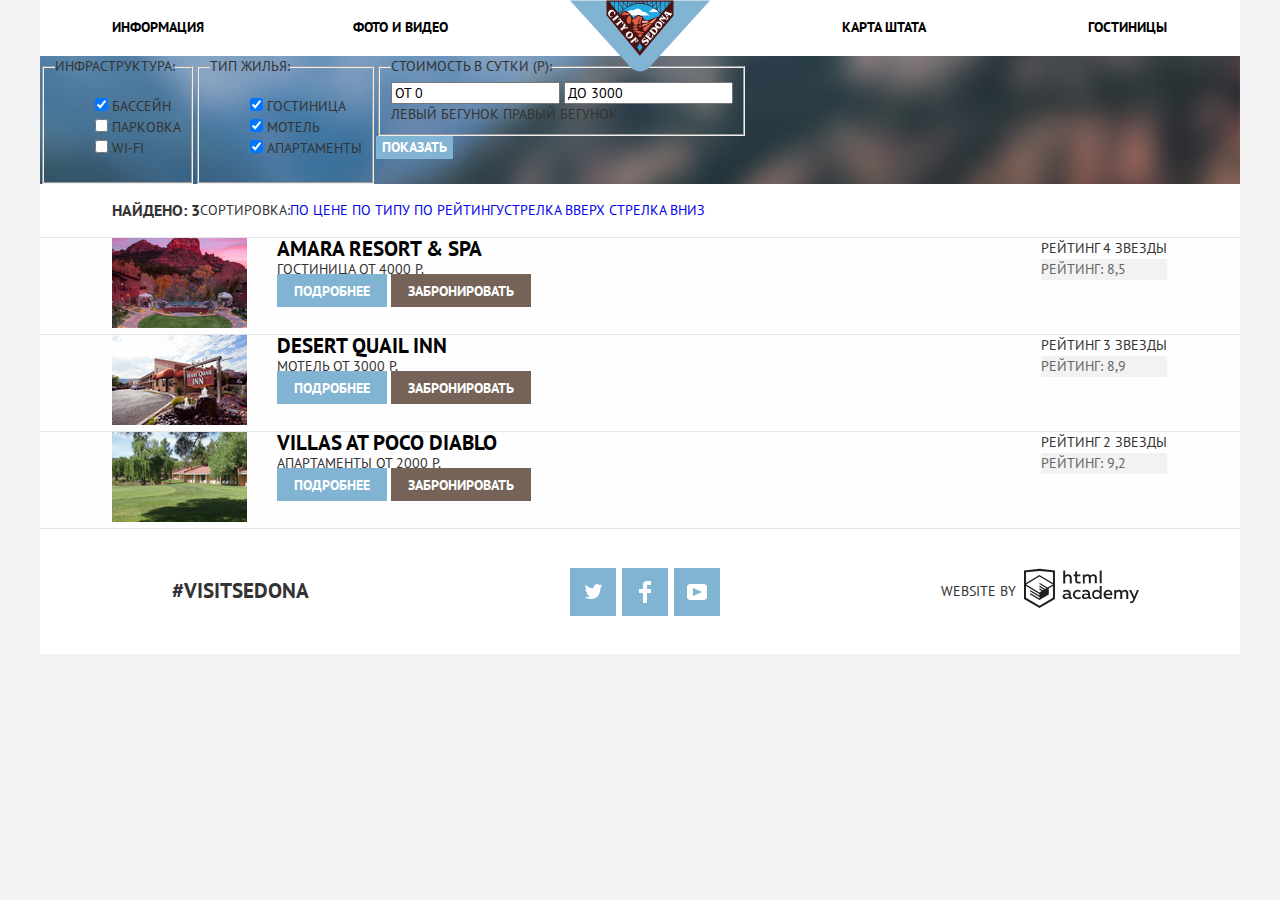
==== catalog.html @ 788aec04 "Начал стилизацию каталога" ====
<!DOCTYPE html>
<html lang="ru">
  <head>
    <meta charset="utf-8">
    <title>HTML Academy: Седона</title>
    <link href="https://fonts.googleapis.com/css?family=PT+Sans:400,700&amp;subset=cyrillic" rel="stylesheet">
    <link href="css/normalize.css" rel="stylesheet">
    <link href="css/style.css" rel="stylesheet">
  </head>
  <body>
    <header class="header">
      <nav class="header-nav">
        <ul class="header-menu">
          <li><a href="#">Информация</a></li>
          <li><a href="#">Фото и видео</a></li>
          <li><a href="#">Карта штата</a></li>
          <li class="header-active"><a href="#">Гостиницы</a></li>
        </ul>
        <a class="header-logo" href="index.html">
          <img src="img/logo-sedona.svg" width="140" height="72" alt="Логотип города Седона">
        </a>
      </nav>
    </header>
    <main>
      <div class="search-filter">
        <h2 class="visually-hidden">Фильтр жилья</h2>
        <form action="https://echo.htmlacademy.ru" method="post">
          <fieldset>
            <legend>Инфраструктура:</legend>
            <ul class="search-sructure">
              <li>
                <input type="checkbox" id="bath" checked>
                <label for="bath">бассейн</label>
              </li>
              <li>
                <input type="checkbox" id="parking">
                <label for="parking">парковка</label>
              </li>
              <li>
                <input type="checkbox" id="wifi">
                <label for="wifi">wi-fi</label>
              </li>
            </ul>
          </fieldset>
          <fieldset>
            <legend>Тип жилья:</legend>
            <ul class="search-sructure">
              <li>
                <input type="checkbox" id="hotel" checked>
                <label for="hotel">гостиница</label>
              </li>
              <li>
                <input type="checkbox" id="motel" checked>
                <label for="motel">мотель</label>
              </li>
              <li>
                <input type="checkbox" id="apartment" checked>
                <label for="apartment">апартаменты</label>
              </li>
            </ul>
          </fieldset>
          <div class="search-cost">
            <fieldset>
              <legend>Стоимость в сутки (Р):</legend>
              <input type="text" id="search-from" name="search-from" value="ОТ 0" placeholder="ОТ 0">
              <input type="text" id="search-to" name="search-to" value="ДО 3000" placeholder="ДО 3000">
              <div class="search-range">
                <span class="range-left-button">Левый бегунок</span>
                <span class="range-right-button">Правый бегунок</span>
              </div>
            </fieldset>
            <button class="button show-button" type="submit">Показать</button>
          </div>
        </form>
      </div>
      <div class="sorting">
        <div class="sorting-head">
          <h3 class="sorting-title">Найдено: 3</h3>
          <div class="sorting-types">
            <span class="sorting-types-title">Сортировка:</span>
            <div class="sorting-names">
              <a class="sorting-active" href="#">По цене</a>
              <a href="#">По типу</a>
              <a href="#">По рейтингу</a>
            </div>
            <div class="sorting-arrows">
              <a href="#" class="sorting-arrow-up">Стрелка вверх</a>
              <a href="#" class="sorting-arrow-down">Стрелка вниз</a>
            </div>
          </div>
        </div>
        <section class="catalog">
          <h2 class="visually-hidden">Отфильтрованный список гостиниц</h2>
          <ul class="catalog-list">
            <li class="catalog-item">
              <div class="catalog-left-wrapper">
                <a class="catalog-image" href="#">
                  <img src="img/hotel-1.jpg" width="135" height="90" alt="Фото гостиницы">
                </a>
                <div class="naming-column">
                  <a class="catalog-title" href="#">Amara Resort & Spa</a>
                  <div class="type-cost-column">
                    <span class="catalog-type">Гостиница</span>
                    <span class="catalog-cost">От 4000 Р.</span>
                  </div>
                  <div class="details-button-column">
                    <a class="button button-details" href="#">Подробнее</a>
                    <a class="button button-order" href="#">Забронировать</a>
                  </div>
                </div>
              </div>
              <div class="rating-column">
                <div class="rating-star-four">Рейтинг 4 звезды</div>
                <div class="rating-number">Рейтинг: 8,5</div>
              </div>
            </li>
            <li class="catalog-item">
              <div class="catalog-left-wrapper">
                <a class="catalog-image" href="#">
                  <img src="img/hotel-2.jpg" width="135" height="90" alt="Фото гостиницы">
                </a>
                <div class="naming-column">
                  <a class="catalog-title" href="#">Desert Quail Inn</a>
                  <div class="type-cost-column">
                    <span class="catalog-type">Мотель</span>
                    <span class="catalog-cost">От 3000 Р.</span>
                  </div>
                  <div class="details-button-column">
                    <a class="button button-details" href="#">Подробнее</a>
                    <a class="button button-order" href="#">Забронировать</a>
                  </div>
                </div>
              </div>
              <div class="rating-column">
                <div class="rating-star-three">Рейтинг 3 звезды</div>
                <div class="rating-number">Рейтинг: 8,9</div>
              </div>
            </li>
            <li class="catalog-item">
              <div class="catalog-left-wrapper">
                <a class="catalog-image" href="#">
                  <img src="img/hotel-3.jpg" width="135" height="90" alt="Фото гостиницы">
                </a>
                <div class="naming-column">
                  <a class="catalog-title" href="#">Villas at Poco Diablo</a>
                  <div class="type-cost-column">
                    <span class="catalog-type">Апартаменты</span>
                    <span class="catalog-cost">От 2000 Р.</span>
                  </div>
                  <div class="details-button-column">
                    <a class="button button-details" href="#">Подробнее</a>
                    <a class="button button-order" href="#">Забронировать</a>
                  </div>
                </div>
              </div>
              <div class="rating-column">
                <div class="rating-star-two">Рейтинг 2 звезды</div>
                <div class="rating-number">Рейтинг: 9,2</div>
              </div>
            </li>
          </ul>
        </section>
      </div>
    </main>
    <footer class="footer">
      <div class="footer-contacts">
        <span class="contacts-hashtag">#visitSEDONA</span>
        <ul class="contacts-social">
          <li class="social-button twitter"><a class="text-hiding" href="#">Twitter</a></li>
          <li class="social-button facebook"><a class="text-hiding" href="#">Facebook</a></li>
          <li class="social-button youtube"><a class="text-hiding" href="#">Youtube</a></li>
        </ul>
        <div class="footer-logo">
          <span class="footer-logo-desc">Website by</span>
          <a href="https://htmlacademy.ru/intensive/htmlcss" target="_blank">
            <img src="img/logo-htmlacademy.svg" width="115" height="41" alt="Логотип">
          </a>
        </div>
      </div>
    </footer>
  </body>
</html>
---- css/style.css ----
body {
  margin: 0;
  font-family: "PT Sans", Arial, sans-serif;
  font-size: 14px;
  line-height: 21px;
  font-weight: 400;
  color: #333333;
  text-transform: uppercase;
  background-color: #f2f2f2;
}
a {
  text-decoration: none;
}
.visually-hidden {
  border: 0;
  clip: rect(0 0 0 0);
  height: 1px;
  margin: -1px;
  overflow: hidden;
  padding: 0;
  position: absolute;
  width: 1px;
}
.text-hiding {
  border: 0;
  font: 0/0 a;
  text-shadow: none;
  color: transparent;
}
.header {
  width: 1200px;
  margin: 0 auto;
}
.header-nav {
  font-size: 14px;
  line-height: 26px;
  color: #000000;
  background-color: #ffffff;
  position: relative;
}
.header-menu,
.contacts-social,
.search-sructure,
.catalog-list {
  list-style: none;
}
.header-menu {
  display: flex;
  padding: 0;
  margin: 0;
  justify-content: space-between;
  text-align: center;
}
.header-menu a{
  color: #000000;
  font-weight: 700;
}
.header-menu a:hover{
  color: #81b3d2;
}
.header-menu a:active{
  opacity: 0.3;
}
.header-menu li {
  width: 200px;
  padding: 14px 12px 16px 18px;
}
.header-menu li:nth-child(2) {
  box-sizing: border-box;
  text-align: left;
  padding-left: 70px;
  padding-right: 0px;
  width: 350px;
}
.header-menu li:nth-child(3) {
  box-sizing: border-box;
  text-align: right;
  padding-left: 0px;
  padding-right: 71px;
  width: 350px;
}
.header-logo {
  position: absolute;
  top: 0px;
  left: 50%;
  margin-left: -70px;
  z-index: 10;
}
.advantages,
.searching {
  text-align: center;
  background-color: #ffffff;
  width: 1200px;
  margin: 0 auto;
}
.first-screen {
  background: url("../img/intro-mask.svg") no-repeat bottom center,
    #ffffff url("../img/background-1.jpg") no-repeat top center;
  width: 1200px;
  margin: 0 auto;
}
.first-screen img {
  display: block;
  margin: 0 auto;
  padding-top: 76px;
  padding-bottom: 79px;
}
.advantages-title {
  width: 440px;
  font-size: 21px;
  line-height: 26px;
  margin: 0 auto;
  padding-top: 61px;
  padding-bottom: 28px;
}
.introduction {
  margin: 0;
  padding-bottom: 54px;
}
.advantages-item {
  color: #ffffff;
  background-color: #81b3d2;
  display: flex;
}
.first-advantage .advantage-picture {
  background: url("../img/bg-adv-1.jpg") no-repeat top right;
}
.second-advantage .advantage-picture {
  background: url("../img/bg-adv-2.jpg") no-repeat top left;
}
.advantage-common {
  width: 400px;
}
.advantage-picture {
  width: 800px;
}
.searching{
  position: relative;
}
.searching-title {
  font-size: 30px;
  line-height: 24px;
  padding-top: 57px;
  margin: 0px;
}
.searching-description {
  width: 440px;
  margin: 0 auto;
  padding-top: 37px;
  padding-bottom: 52px;
}
.last-features {
  background-color: #eeeeee;
}
.button {
  font: inherit;
  font-weight: 700;
  text-align: center;
  color: #ffffff;
  vertical-align: middle;
  text-transform: uppercase;
  background-color: #81b3d2;
  border: none;
}
.show-form-button {
  background-color: #766357;
  width: 568px;
  font-size: 21px;
  line-height: 26px;
  padding-top: 31px;
  padding-bottom: 29px;
}
.searching .show-form-button:hover {
  background-color: #604e43;
}
.searching .show-form-button:active {
  background-color: #503e33;
}
.button:hover {
  background-color: #669ec0;
}
.button:active {
  background-color: #5496bd;
}
.search-form {
  width: 568px;
  position: absolute;
  top: 100%;
  left: 50%;
  transform: translate(-50%, 0);
  z-index: 2;
  background-color: #ffffff;
  display: flex;
  flex-direction: column;
  padding: 0;
  margin: 0;
}
.search-filter {
  width: 1200px;
  margin: 0 auto;
  background: url("../img/background-2.jpg") no-repeat center center;
}
.search-filter form {
  display: flex;
  padding: 0;
  margin: 0;  
}
.sorting {
  width: 1200px;
  margin: 0 auto;
  background-color: #ffffff;
}
.sorting-head {
  display: flex;
  padding: 0;
  margin: 0;
  border-bottom: 1px solid #e5e5e5;
}
.sorting-types {
  display: flex;
  padding: 0;
  margin: 0;
  align-items: center;
}
.sorting-title {
  padding-left: 72px;
}
.button-order {
  background-color: #766357;
  padding: 8px 17px 7px 17px;
}
.button-details {
  padding: 8px 17px 7px 17px;
}
.button-order:hover {
  background-color: #604e43;
}
.button-order:active {
  background-color: #503e33;
}
.catalog-list {
  background-color: #fefefe;
  display: flex;
  padding: 0;
  margin: 0;  
  flex-direction: column;
}
.catalog-item {
  display: flex;
  padding: 0;
  margin: 0;  
  justify-content: space-between;
  border-bottom: 1px solid #e5e5e5;
}
.catalog-left-wrapper {
  display: flex;
  padding: 0;
  margin: 0;  
}
.catalog-title {
  font-size: 21px;
  font-weight: 700;
  color: #000000;
}
.naming-column {
  display: flex;
  padding: 0;
  margin: 0;  
  flex-direction: column;
}
.rating-column {
  padding-right: 73px;
}
.catalog-title:hover {
  color: #81b3d2;
}
.catalog-title:active {
  color: #b2b2b2;
}
.rating-number {
  color: #666666;
  background-color: #f2f2f2;
}
.catalog-image {
  padding-left: 72px;
  margin-right: 30px;
}
.footer {
  width: 1200px;
  background-color: #ffffff;
  margin: 0 auto;
}
.footer-contacts {
  display: flex;
  padding: 0;
  margin: 0;
  justify-content: space-between;
}
.contacts-hashtag {
  padding: 51px 256px 53px 132px;
}
.contacts-social {
  display: flex;
  padding: 0;
  margin: 0;
  align-items: center;
}
.footer-logo {
  display: flex;
  padding: 0;
  margin: 0;
  align-items: center;
  padding-right: 101px;
  padding-left: 210px;
}
.footer-logo-desc {
  padding-right: 8px;
}
.contacts-hashtag {
  font-size: 21px;
  font-weight: 700;
}
.social-button {
  background: #81b3d2 no-repeat center center;
  width: 46px;
  height: 48px;
  margin-right: 6px;
}
.social-button:hover {
  background-color: #669ec0;
}
.social-button:active {
  background-color: #5496bd;
}
.twitter {
  background-image: url("../img/twitter.svg");
}
.facebook {
  background-image: url("../img/fb-icon.svg");
}
.youtube {
  background-image: url("../img/youtube.svg");
}
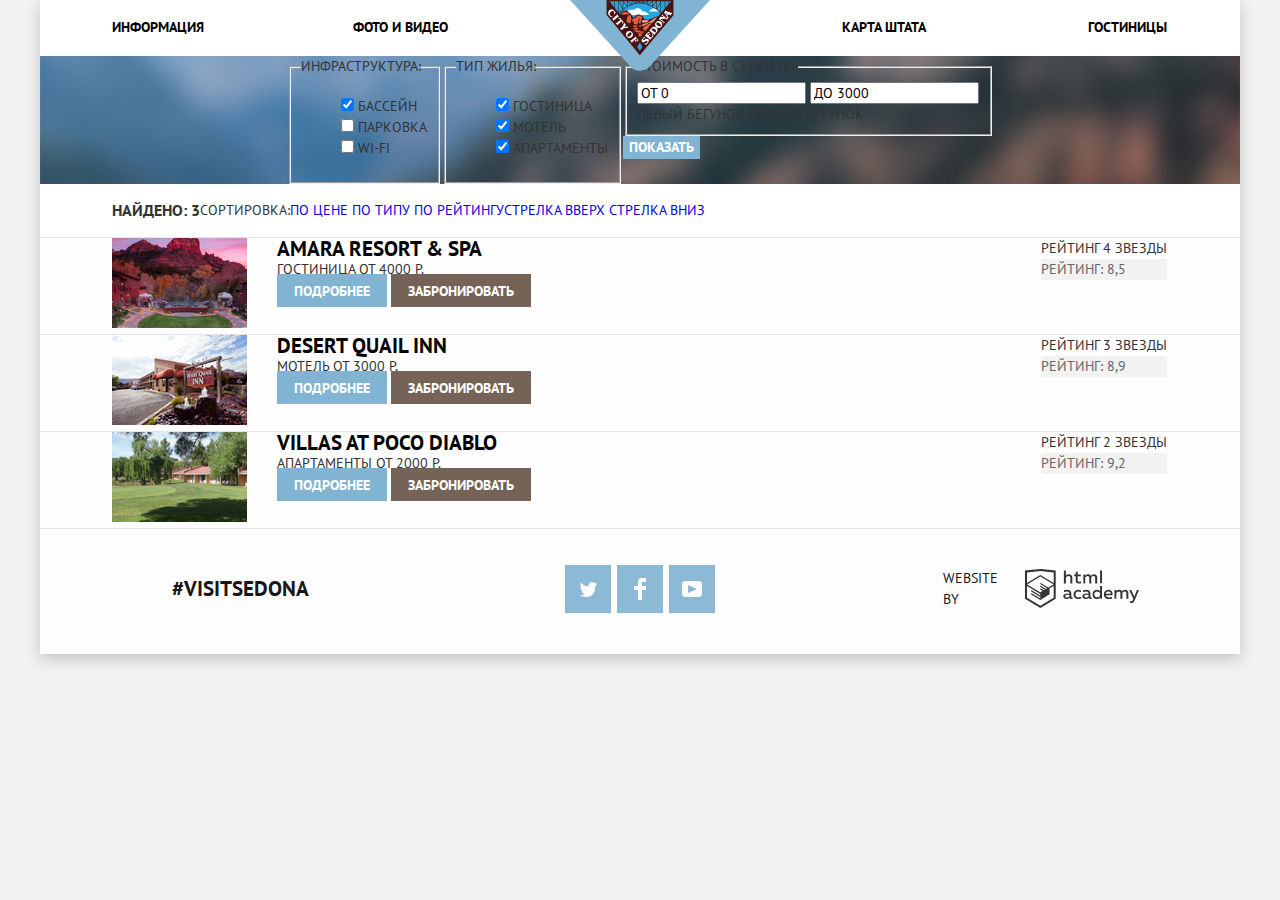
==== commit fc4b37a5: "Закончил форму + правки подвала" ====
--- a/catalog.html
+++ b/catalog.html
@@ -8,175 +8,177 @@
     <link href="css/style.css" rel="stylesheet">
   </head>
   <body>
-    <header class="header">
-      <nav class="header-nav">
-        <ul class="header-menu">
-          <li><a href="#">Информация</a></li>
-          <li><a href="#">Фото и видео</a></li>
-          <li><a href="#">Карта штата</a></li>
-          <li class="header-active"><a href="#">Гостиницы</a></li>
-        </ul>
-        <a class="header-logo" href="index.html">
-          <img src="img/logo-sedona.svg" width="140" height="72" alt="Логотип города Седона">
-        </a>
-      </nav>
-    </header>
-    <main>
-      <div class="search-filter">
-        <h2 class="visually-hidden">Фильтр жилья</h2>
-        <form action="https://echo.htmlacademy.ru" method="post">
-          <fieldset>
-            <legend>Инфраструктура:</legend>
-            <ul class="search-sructure">
-              <li>
-                <input type="checkbox" id="bath" checked>
-                <label for="bath">бассейн</label>
+    <div class="big-container">
+      <header class="header">
+        <nav class="header-nav">
+          <ul class="header-menu">
+            <li><a href="#">Информация</a></li>
+            <li><a href="#">Фото и видео</a></li>
+            <li><a href="#">Карта штата</a></li>
+            <li class="header-active"><a href="#">Гостиницы</a></li>
+          </ul>
+          <a class="header-logo" href="index.html">
+            <img src="img/logo-sedona.svg" width="140" height="72" alt="Логотип города Седона">
+          </a>
+        </nav>
+      </header>
+      <main>
+        <div class="search-filter">
+          <h2 class="visually-hidden">Фильтр жилья</h2>
+          <form action="https://echo.htmlacademy.ru" method="post">
+            <fieldset>
+              <legend>Инфраструктура:</legend>
+              <ul class="search-sructure">
+                <li>
+                  <input type="checkbox" id="bath" checked>
+                  <label for="bath">бассейн</label>
+                </li>
+                <li>
+                  <input type="checkbox" id="parking">
+                  <label for="parking">парковка</label>
+                </li>
+                <li>
+                  <input type="checkbox" id="wifi">
+                  <label for="wifi">wi-fi</label>
+                </li>
+              </ul>
+            </fieldset>
+            <fieldset>
+              <legend>Тип жилья:</legend>
+              <ul class="search-sructure">
+                <li>
+                  <input type="checkbox" id="hotel" checked>
+                  <label for="hotel">гостиница</label>
+                </li>
+                <li>
+                  <input type="checkbox" id="motel" checked>
+                  <label for="motel">мотель</label>
+                </li>
+                <li>
+                  <input type="checkbox" id="apartment" checked>
+                  <label for="apartment">апартаменты</label>
+                </li>
+              </ul>
+            </fieldset>
+            <div class="search-cost">
+              <fieldset>
+                <legend>Стоимость в сутки (Р):</legend>
+                <input type="text" id="search-from" name="search-from" value="ОТ 0" placeholder="ОТ 0">
+                <input type="text" id="search-to" name="search-to" value="ДО 3000" placeholder="ДО 3000">
+                <div class="search-range">
+                  <span class="range-left-button">Левый бегунок</span>
+                  <span class="range-right-button">Правый бегунок</span>
+                </div>
+              </fieldset>
+              <button class="button show-button" type="submit">Показать</button>
+            </div>
+          </form>
+        </div>
+        <div class="sorting">
+          <div class="sorting-head">
+            <h3 class="sorting-title">Найдено: 3</h3>
+            <div class="sorting-types">
+              <span class="sorting-types-title">Сортировка:</span>
+              <div class="sorting-names">
+                <a class="sorting-active" href="#">По цене</a>
+                <a href="#">По типу</a>
+                <a href="#">По рейтингу</a>
+              </div>
+              <div class="sorting-arrows">
+                <a href="#" class="sorting-arrow-up">Стрелка вверх</a>
+                <a href="#" class="sorting-arrow-down">Стрелка вниз</a>
+              </div>
+            </div>
+          </div>
+          <section class="catalog">
+            <h2 class="visually-hidden">Отфильтрованный список гостиниц</h2>
+            <ul class="catalog-list">
+              <li class="catalog-item">
+                <div class="catalog-left-wrapper">
+                  <a class="catalog-image" href="#">
+                    <img src="img/hotel-1.jpg" width="135" height="90" alt="Фото гостиницы">
+                  </a>
+                  <div class="naming-column">
+                    <a class="catalog-title" href="#">Amara Resort & Spa</a>
+                    <div class="type-cost-column">
+                      <span class="catalog-type">Гостиница</span>
+                      <span class="catalog-cost">От 4000 Р.</span>
+                    </div>
+                    <div class="details-button-column">
+                      <a class="button button-details" href="#">Подробнее</a>
+                      <a class="button button-order" href="#">Забронировать</a>
+                    </div>
+                  </div>
+                </div>
+                <div class="rating-column">
+                  <div class="rating-star-four">Рейтинг 4 звезды</div>
+                  <div class="rating-number">Рейтинг: 8,5</div>
+                </div>
               </li>
-              <li>
-                <input type="checkbox" id="parking">
-                <label for="parking">парковка</label>
+              <li class="catalog-item">
+                <div class="catalog-left-wrapper">
+                  <a class="catalog-image" href="#">
+                    <img src="img/hotel-2.jpg" width="135" height="90" alt="Фото гостиницы">
+                  </a>
+                  <div class="naming-column">
+                    <a class="catalog-title" href="#">Desert Quail Inn</a>
+                    <div class="type-cost-column">
+                      <span class="catalog-type">Мотель</span>
+                      <span class="catalog-cost">От 3000 Р.</span>
+                    </div>
+                    <div class="details-button-column">
+                      <a class="button button-details" href="#">Подробнее</a>
+                      <a class="button button-order" href="#">Забронировать</a>
+                    </div>
+                  </div>
+                </div>
+                <div class="rating-column">
+                  <div class="rating-star-three">Рейтинг 3 звезды</div>
+                  <div class="rating-number">Рейтинг: 8,9</div>
+                </div>
               </li>
-              <li>
-                <input type="checkbox" id="wifi">
-                <label for="wifi">wi-fi</label>
+              <li class="catalog-item">
+                <div class="catalog-left-wrapper">
+                  <a class="catalog-image" href="#">
+                    <img src="img/hotel-3.jpg" width="135" height="90" alt="Фото гостиницы">
+                  </a>
+                  <div class="naming-column">
+                    <a class="catalog-title" href="#">Villas at Poco Diablo</a>
+                    <div class="type-cost-column">
+                      <span class="catalog-type">Апартаменты</span>
+                      <span class="catalog-cost">От 2000 Р.</span>
+                    </div>
+                    <div class="details-button-column">
+                      <a class="button button-details" href="#">Подробнее</a>
+                      <a class="button button-order" href="#">Забронировать</a>
+                    </div>
+                  </div>
+                </div>
+                <div class="rating-column">
+                  <div class="rating-star-two">Рейтинг 2 звезды</div>
+                  <div class="rating-number">Рейтинг: 9,2</div>
+                </div>
               </li>
             </ul>
-          </fieldset>
-          <fieldset>
-            <legend>Тип жилья:</legend>
-            <ul class="search-sructure">
-              <li>
-                <input type="checkbox" id="hotel" checked>
-                <label for="hotel">гостиница</label>
-              </li>
-              <li>
-                <input type="checkbox" id="motel" checked>
-                <label for="motel">мотель</label>
-              </li>
-              <li>
-                <input type="checkbox" id="apartment" checked>
-                <label for="apartment">апартаменты</label>
-              </li>
-            </ul>
-          </fieldset>
-          <div class="search-cost">
-            <fieldset>
-              <legend>Стоимость в сутки (Р):</legend>
-              <input type="text" id="search-from" name="search-from" value="ОТ 0" placeholder="ОТ 0">
-              <input type="text" id="search-to" name="search-to" value="ДО 3000" placeholder="ДО 3000">
-              <div class="search-range">
-                <span class="range-left-button">Левый бегунок</span>
-                <span class="range-right-button">Правый бегунок</span>
-              </div>
-            </fieldset>
-            <button class="button show-button" type="submit">Показать</button>
-          </div>
-        </form>
-      </div>
-      <div class="sorting">
-        <div class="sorting-head">
-          <h3 class="sorting-title">Найдено: 3</h3>
-          <div class="sorting-types">
-            <span class="sorting-types-title">Сортировка:</span>
-            <div class="sorting-names">
-              <a class="sorting-active" href="#">По цене</a>
-              <a href="#">По типу</a>
-              <a href="#">По рейтингу</a>
-            </div>
-            <div class="sorting-arrows">
-              <a href="#" class="sorting-arrow-up">Стрелка вверх</a>
-              <a href="#" class="sorting-arrow-down">Стрелка вниз</a>
-            </div>
+          </section>
+        </div>
+      </main>
+      <footer class="footer catalog-footer">
+        <div class="footer-contacts">
+          <span class="contacts-hashtag">#visitSEDONA</span>
+          <ul class="contacts-social">
+            <li class="social-button twitter"><a class="text-hiding" href="#">Twitter</a></li>
+            <li class="social-button facebook"><a class="text-hiding" href="#">Facebook</a></li>
+            <li class="social-button youtube"><a class="text-hiding" href="#">Youtube</a></li>
+          </ul>
+          <div class="footer-logo">
+            <span class="footer-logo-desc">Website by</span>
+            <a href="https://htmlacademy.ru/intensive/htmlcss" target="_blank">
+              <img src="img/logo-htmlacademy.svg" width="115" height="41" alt="Логотип">
+            </a>
           </div>
         </div>
-        <section class="catalog">
-          <h2 class="visually-hidden">Отфильтрованный список гостиниц</h2>
-          <ul class="catalog-list">
-            <li class="catalog-item">
-              <div class="catalog-left-wrapper">
-                <a class="catalog-image" href="#">
-                  <img src="img/hotel-1.jpg" width="135" height="90" alt="Фото гостиницы">
-                </a>
-                <div class="naming-column">
-                  <a class="catalog-title" href="#">Amara Resort & Spa</a>
-                  <div class="type-cost-column">
-                    <span class="catalog-type">Гостиница</span>
-                    <span class="catalog-cost">От 4000 Р.</span>
-                  </div>
-                  <div class="details-button-column">
-                    <a class="button button-details" href="#">Подробнее</a>
-                    <a class="button button-order" href="#">Забронировать</a>
-                  </div>
-                </div>
-              </div>
-              <div class="rating-column">
-                <div class="rating-star-four">Рейтинг 4 звезды</div>
-                <div class="rating-number">Рейтинг: 8,5</div>
-              </div>
-            </li>
-            <li class="catalog-item">
-              <div class="catalog-left-wrapper">
-                <a class="catalog-image" href="#">
-                  <img src="img/hotel-2.jpg" width="135" height="90" alt="Фото гостиницы">
-                </a>
-                <div class="naming-column">
-                  <a class="catalog-title" href="#">Desert Quail Inn</a>
-                  <div class="type-cost-column">
-                    <span class="catalog-type">Мотель</span>
-                    <span class="catalog-cost">От 3000 Р.</span>
-                  </div>
-                  <div class="details-button-column">
-                    <a class="button button-details" href="#">Подробнее</a>
-                    <a class="button button-order" href="#">Забронировать</a>
-                  </div>
-                </div>
-              </div>
-              <div class="rating-column">
-                <div class="rating-star-three">Рейтинг 3 звезды</div>
-                <div class="rating-number">Рейтинг: 8,9</div>
-              </div>
-            </li>
-            <li class="catalog-item">
-              <div class="catalog-left-wrapper">
-                <a class="catalog-image" href="#">
-                  <img src="img/hotel-3.jpg" width="135" height="90" alt="Фото гостиницы">
-                </a>
-                <div class="naming-column">
-                  <a class="catalog-title" href="#">Villas at Poco Diablo</a>
-                  <div class="type-cost-column">
-                    <span class="catalog-type">Апартаменты</span>
-                    <span class="catalog-cost">От 2000 Р.</span>
-                  </div>
-                  <div class="details-button-column">
-                    <a class="button button-details" href="#">Подробнее</a>
-                    <a class="button button-order" href="#">Забронировать</a>
-                  </div>
-                </div>
-              </div>
-              <div class="rating-column">
-                <div class="rating-star-two">Рейтинг 2 звезды</div>
-                <div class="rating-number">Рейтинг: 9,2</div>
-              </div>
-            </li>
-          </ul>
-        </section>
-      </div>
-    </main>
-    <footer class="footer">
-      <div class="footer-contacts">
-        <span class="contacts-hashtag">#visitSEDONA</span>
-        <ul class="contacts-social">
-          <li class="social-button twitter"><a class="text-hiding" href="#">Twitter</a></li>
-          <li class="social-button facebook"><a class="text-hiding" href="#">Facebook</a></li>
-          <li class="social-button youtube"><a class="text-hiding" href="#">Youtube</a></li>
-        </ul>
-        <div class="footer-logo">
-          <span class="footer-logo-desc">Website by</span>
-          <a href="https://htmlacademy.ru/intensive/htmlcss" target="_blank">
-            <img src="img/logo-htmlacademy.svg" width="115" height="41" alt="Логотип">
-          </a>
-        </div>
-      </div>
-    </footer>
+      </footer>
+    </div>
   </body>
 </html>
--- a/css/style.css
+++ b/css/style.css
@@ -11,15 +11,23 @@
 a {
   text-decoration: none;
 }
-.visually-hidden {
-  border: 0;
-  clip: rect(0 0 0 0);
+img {
+  max-width: 100%;
+  height: auto;
+}
+.visually-hidden:not(:focus):not(:active),
+input[type="checkbox"].visually-hidden,
+input[type="radio"].visually-hidden {
+  position: absolute;
+  width: 1px;
   height: 1px;
   margin: -1px;
+  border: 0;
+  padding: 0;
+  white-space: nowrap;
+  clip-path: inset(100%);
+  clip: rect(0 0 0 0);
   overflow: hidden;
-  padding: 0;
-  position: absolute;
-  width: 1px;
 }
 .text-hiding {
   border: 0;
@@ -27,9 +35,10 @@
   text-shadow: none;
   color: transparent;
 }
-.header {
+.big-container {
   width: 1200px;
   margin: 0 auto;
+  box-shadow: 0 5px 15px rgba(0, 1, 1, 0.2);
 }
 .header-nav {
   font-size: 14px;
@@ -90,14 +99,10 @@
 .searching {
   text-align: center;
   background-color: #ffffff;
-  width: 1200px;
-  margin: 0 auto;
 }
 .first-screen {
   background: url("../img/intro-mask.svg") no-repeat bottom center,
     #ffffff url("../img/background-1.jpg") no-repeat top center;
-  width: 1200px;
-  margin: 0 auto;
 }
 .first-screen img {
   display: block;
@@ -106,12 +111,21 @@
   padding-bottom: 79px;
 }
 .advantages-title {
-  width: 440px;
   font-size: 21px;
   line-height: 26px;
   margin: 0 auto;
-  padding-top: 61px;
-  padding-bottom: 28px;
+  padding: 61px 370px 28px 370px;
+}
+.advantage-common .advantages-title {
+  padding: 47px 120px 24px 120px;
+  line-height: 21px;
+}
+.advantages-num {
+  margin: 0;
+}
+.advantages-desc {
+  margin: 0;
+  padding: 20px 48px 60px 48px;
 }
 .introduction {
   margin: 0;
@@ -121,6 +135,51 @@
   color: #ffffff;
   background-color: #81b3d2;
   display: flex;
+  width: 1200px;
+}
+.feature-list {
+  display: flex;
+  padding: 0;
+  margin: 0;
+}
+.feature-list-item {
+  width: 400px;
+}
+.feature-list-item .feature-title {
+  width: 300px;
+  margin: 0 auto;
+  margin-top: 162px;
+  padding-bottom: 24px;
+  position: relative;
+}
+.feature-list-item .feature-title::before {
+  content: "";
+  position: absolute;
+  left: 50%;
+  margin-left: -38px;
+  bottom: 75px;
+  width: 75px;
+  height: 72px;
+  background-image: url("../img/icon-1.svg");
+  background-repeat: no-repeat;
+  background-position: 0 0;
+}
+.feature-list-item:nth-child(2) .feature-title::before {
+  background-image: url("../img/icon-3.svg");
+  bottom: 74px;
+  margin-left: -37px;
+}
+.feature-list-item:nth-child(3) .feature-title::before {
+  background-image: url("../img/icon-2.svg");
+  bottom: 75px;
+  margin-left: -32px;
+  width: 64px;
+  height: 76px;
+}
+.feature-list-item .feature-desc {
+  width: 285px;
+  margin: 0 auto;
+  padding-bottom: 81px;
 }
 .first-advantage .advantage-picture {
   background: url("../img/bg-adv-1.jpg") no-repeat top right;
@@ -133,6 +192,29 @@
 }
 .advantage-picture {
   width: 800px;
+}
+.last-features {
+  display: flex;
+  padding: 0;
+  margin: 0;
+}
+.last-features .feature-item {
+  width: 400px;
+}
+.feature-item .feature-title {
+  margin: 0;
+  padding: 47px 120px 24px 120px;
+  line-height: 21px;
+}
+.feature-item .feature-num {
+  margin: 0;
+}
+.feature-item .feature-desc {
+  margin: 0;
+  padding: 20px 65px 60px 65px;
+}
+.feature-item:last-child .feature-desc {
+  padding: 20px 71px 60px 71px;
 }
 .searching{
   position: relative;
@@ -146,8 +228,9 @@
 .searching-description {
   width: 440px;
   margin: 0 auto;
-  padding-top: 37px;
-  padding-bottom: 52px;
+  padding-top: 29px;
+  padding-bottom: 47px;
+  line-height: 24px;
 }
 .last-features {
   background-color: #eeeeee;
@@ -175,6 +258,7 @@
 }
 .searching .show-form-button:active {
   background-color: #503e33;
+  color: #928a85;
 }
 .button:hover {
   background-color: #669ec0;
@@ -194,6 +278,216 @@
   flex-direction: column;
   padding: 0;
   margin: 0;
+  align-items: center;
+  box-shadow: 0 7px 15px rgba(0, 1, 1, 0.15);
+}
+.search-form label {
+  color: #000000;
+}
+.search-button {
+  font-size: 21px;
+  box-sizing: border-box;
+  width: 458px;
+  padding: 0;
+  padding-top: 17px;
+  padding-bottom: 20px;
+  margin-bottom: 55px;
+  margin-top: 54px;
+}
+.search-form .search-button:active {
+  color: #88b6d1;
+  background-color: #5496bd;
+}
+.arrival-wrapper {
+  width: 458px;
+  margin-top: 55px;
+  margin-bottom: 29px;
+}
+.arrival-label {
+  font-weight: 700;
+  position: relative;
+}
+.departure-wrapper {
+  width: 458px;
+  margin-bottom: 30px;
+}
+.arrival-wrapper input {
+  box-sizing: border-box;
+  width: 346px;
+  padding: 11px 200px 11px 14px;
+  margin-left: 16px;
+  border: 0;
+  background-color: #f2f2f2;
+  font-weight: 700;
+  text-transform: uppercase;
+  position: relative;
+}
+.arrival-wrapper input:hover {
+  background-color: #ebebeb;
+}
+.arrival-wrapper input:focus {
+  background-color: #ffffff;
+  border: 2px solid #e5e5e5;
+  padding: 9px 196px 9px 12px;
+}
+.arrival-wrapper svg {
+  position: absolute;
+  top: 63px;
+  left: 483px;
+  fill: #a9a9a9;
+}
+.arrival-wrapper svg:hover {
+  fill: #000000;
+}
+.arrival-wrapper svg:active {
+  fill: #81b3d2;
+}
+.departure-wrapper input {
+  box-sizing: border-box;
+  width: 346px;
+  padding: 11px 200px 11px 14px;
+  margin-left: 14px;
+  border: 0;
+  background-color: #f2f2f2;
+  font-weight: 700;
+  text-transform: uppercase;
+  position: relative;
+}
+.departure-wrapper input:hover {
+  background-color: #ebebeb;
+}
+.departure-wrapper input:focus {
+  background-color: #ffffff;
+  border: 2px solid #e5e5e5;
+  padding: 9px 196px 9px 12px;
+}
+.departure-wrapper svg {
+  position: absolute;
+  top: 130px;
+  left: 483px;
+  fill: #a9a9a9;
+}
+.departure-wrapper svg:hover {
+  fill: #000000;
+}
+.departure-wrapper svg:active {
+  fill: #81b3d2;
+}
+.quantity-wrapper {
+  width: 458px;
+  display: flex;
+  justify-content: space-between;
+}
+.quantity-wrapper input[type=number]::-webkit-inner-spin-button,
+input[type=number]::-webkit-outer-spin-button {
+  -webkit-appearance: none;
+  -moz-appearance: none;
+  appearance: none;
+  margin: 0;
+}
+.quantity-wrapper input {
+  box-sizing: border-box;
+  width: 114px;
+  padding: 11px 38px 11px 38px;
+  margin-left: 36px;
+  border: 0;
+  background-color: #f2f2f2;
+  font-weight: 700;
+  text-align: center;
+}
+.quantity-wrapper input:hover {
+  background-color: #ebebeb;
+}
+.quantity-wrapper input:focus {
+  background-color: #ffffff;
+  border: 2px solid #e5e5e5;
+  padding: 9px 34px 9px 34px;
+}
+.quantity-a-wrapper{
+  position: relative;
+}
+.quantity-a-wrapper::after {
+  content: "";
+  position: absolute;
+  left: 187px;
+  top: 0;
+  width: 38px;
+  height: 38px;
+  background-image: url("../img/plus_grey.png");
+  background-repeat: no-repeat;
+  background-position: center;
+  z-index: 2;
+  cursor: pointer;
+}
+.quantity-a-wrapper:hover::after {
+  background-image: url("../img/plus_black.png");
+}
+.quantity-a-wrapper:active::after {
+  background-image: url("../img/plus_blue.png");
+}
+.quantity-a-wrapper::before {
+  content: "";
+  position: absolute;
+  left: 112px;
+  top: 0;
+  width: 38px;
+  height: 38px;
+  background-image: url("../img/minus_grey.png");
+  background-repeat: no-repeat;
+  background-position: center;
+  z-index: 2;
+  cursor: pointer;
+}
+.quantity-a-wrapper:hover::before {
+  background-image: url("../img/minus_black.png");
+}
+.quantity-a-wrapper:active::before {
+  background-image: url("../img/minus_blue.png");
+}
+.quantity-c-wrapper input {
+  margin-left: 23px;
+}
+
+.quantity-c-wrapper{
+  position: relative;
+}
+.quantity-c-wrapper::after {
+  content: "";
+  position: absolute;
+  left: 141px;
+  top: 0;
+  width: 38px;
+  height: 38px;
+  background-image: url("../img/plus_grey.png");
+  background-repeat: no-repeat;
+  background-position: center;
+  z-index: 2;
+  cursor: pointer;
+}
+.quantity-c-wrapper:hover::after {
+  background-image: url("../img/plus_black.png");
+}
+.quantity-c-wrapper:active::after {
+  background-image: url("../img/plus_blue.png");
+}
+.quantity-c-wrapper::before {
+  content: "";
+  position: absolute;
+  left: 66px;
+  top: 0;
+  width: 38px;
+  height: 38px;
+  background-image: url("../img/minus_grey.png");
+  background-repeat: no-repeat;
+  background-position: center;
+  z-index: 2;
+  cursor: pointer;
+}
+.quantity-c-wrapper:hover::before {
+  background-image: url("../img/minus_black.png");
+}
+.quantity-c-wrapper:active::before {
+  background-image: url("../img/minus_blue.png");
 }
 .search-filter {
   width: 1200px;
@@ -204,6 +498,7 @@
   display: flex;
   padding: 0;
   margin: 0;  
+  justify-content: center;
 }
 .sorting {
   width: 1200px;
@@ -285,10 +580,17 @@
   padding-left: 72px;
   margin-right: 30px;
 }
+.footer-map {
+  display: block;
+  margin: 0 auto;
+}
 .footer {
-  width: 1200px;
-  background-color: #ffffff;
-  margin: 0 auto;
+  background-color: #ffffff;
+  margin-top: -120px;
+  opacity: 0.9;
+}
+.catalog-footer {
+  margin-top: 0;
 }
 .footer-contacts {
   display: flex;
@@ -297,13 +599,16 @@
   justify-content: space-between;
 }
 .contacts-hashtag {
-  padding: 51px 256px 53px 132px;
+  padding: 49px 256px 55px 132px;
+  color: #000000;
 }
 .contacts-social {
   display: flex;
   padding: 0;
   margin: 0;
   align-items: center;
+  padding-bottom: 5px;
+  padding-right: 12px;
 }
 .footer-logo {
   display: flex;
@@ -315,6 +620,17 @@
 }
 .footer-logo-desc {
   padding-right: 8px;
+  padding-bottom: 5px;
+  color: #000000;
+}
+.footer-logo svg {
+  fill: #000000;
+}
+.footer-logo svg:hover {
+  fill: #81b3d2;
+}
+.footer-logo svg:active {
+  fill: #bdbbbc;
 }
 .contacts-hashtag {
   font-size: 21px;
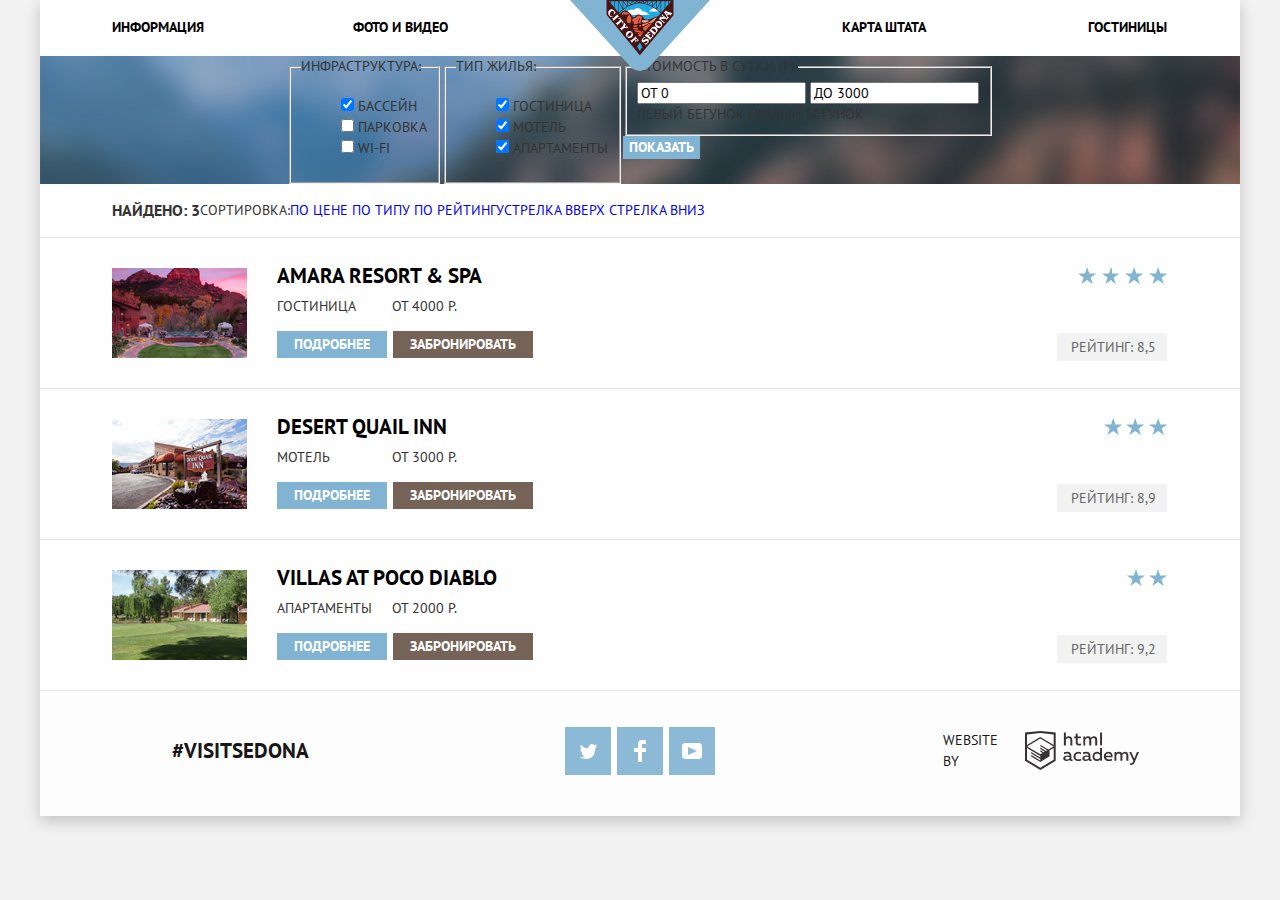
==== commit 10e78730: "Правый блок каталога" ====
--- a/catalog.html
+++ b/catalog.html
@@ -111,7 +111,9 @@
                   </div>
                 </div>
                 <div class="rating-column">
-                  <div class="rating-star-four">Рейтинг 4 звезды</div>
+                  <div class="rating-star">
+                    <span class="text-hiding">4 звезды</span>
+                  </div>
                   <div class="rating-number">Рейтинг: 8,5</div>
                 </div>
               </li>
@@ -133,7 +135,9 @@
                   </div>
                 </div>
                 <div class="rating-column">
-                  <div class="rating-star-three">Рейтинг 3 звезды</div>
+                  <div class="rating-star rating-star-three">
+                    <span class="text-hiding">3 звезды</span>
+                  </div>
                   <div class="rating-number">Рейтинг: 8,9</div>
                 </div>
               </li>
@@ -155,7 +159,9 @@
                   </div>
                 </div>
                 <div class="rating-column">
-                  <div class="rating-star-two">Рейтинг 2 звезды</div>
+                  <div class="rating-star rating-star-two">
+                    <span class="text-hiding">2 звезды</span>
+                  </div>
                   <div class="rating-number">Рейтинг: 9,2</div>
                 </div>
               </li>
--- a/css/style.css
+++ b/css/style.css
@@ -387,9 +387,9 @@
 }
 .quantity-wrapper input {
   box-sizing: border-box;
-  width: 114px;
-  padding: 11px 38px 11px 38px;
-  margin-left: 36px;
+  width: 38px;
+  padding: 11px 0px 11px 0px;
+  margin-left: 75px;
   border: 0;
   background-color: #f2f2f2;
   font-weight: 700;
@@ -401,93 +401,63 @@
 .quantity-wrapper input:focus {
   background-color: #ffffff;
   border: 2px solid #e5e5e5;
-  padding: 9px 34px 9px 34px;
+  padding: 9px 0px 9px 0px;
 }
 .quantity-a-wrapper{
   position: relative;
 }
-.quantity-a-wrapper::after {
-  content: "";
-  position: absolute;
-  left: 187px;
+.minus-button {
+  position: absolute;
+  left: 112px;
   top: 0;
+  background-color: #f2f2f2;
   width: 38px;
   height: 38px;
+  padding: 0;
+  background-image: url("../img/minus_grey.png");
+  background-repeat: no-repeat;
+  background-position: center;
+  z-index: 2;
+}
+.quantity-c-wrapper .minus-button {
+  left: 64px;
+}
+.minus-button:hover {
+  background-color: #f2f2f2;
+  background-image: url("../img/minus_black.png");
+}
+.minus-button:active {
+  background-image: url("../img/minus_blue.png");
+}
+.plus-button {
+  position: absolute;
+  left: 188px;
+  top: 0;
+  background-color: #f2f2f2;
+  width: 38px;
+  height: 38px;
+  padding: 0;
   background-image: url("../img/plus_grey.png");
   background-repeat: no-repeat;
   background-position: center;
   z-index: 2;
-  cursor: pointer;
-}
-.quantity-a-wrapper:hover::after {
+}
+.quantity-c-wrapper .plus-button {
+  left: 140px;
+}
+.plus-button:hover {
+  background-color: #f2f2f2;
   background-image: url("../img/plus_black.png");
 }
-.quantity-a-wrapper:active::after {
+.plus-button:active {
   background-image: url("../img/plus_blue.png");
 }
-.quantity-a-wrapper::before {
-  content: "";
-  position: absolute;
-  left: 112px;
-  top: 0;
-  width: 38px;
-  height: 38px;
-  background-image: url("../img/minus_grey.png");
-  background-repeat: no-repeat;
-  background-position: center;
-  z-index: 2;
-  cursor: pointer;
-}
-.quantity-a-wrapper:hover::before {
-  background-image: url("../img/minus_black.png");
-}
-.quantity-a-wrapper:active::before {
-  background-image: url("../img/minus_blue.png");
-}
 .quantity-c-wrapper input {
-  margin-left: 23px;
-}
-
+  margin-left: 61px;
+  margin-right: 37px;
+}
 .quantity-c-wrapper{
   position: relative;
-}
-.quantity-c-wrapper::after {
-  content: "";
-  position: absolute;
-  left: 141px;
-  top: 0;
-  width: 38px;
-  height: 38px;
-  background-image: url("../img/plus_grey.png");
-  background-repeat: no-repeat;
-  background-position: center;
-  z-index: 2;
-  cursor: pointer;
-}
-.quantity-c-wrapper:hover::after {
-  background-image: url("../img/plus_black.png");
-}
-.quantity-c-wrapper:active::after {
-  background-image: url("../img/plus_blue.png");
-}
-.quantity-c-wrapper::before {
-  content: "";
-  position: absolute;
-  left: 66px;
-  top: 0;
-  width: 38px;
-  height: 38px;
-  background-image: url("../img/minus_grey.png");
-  background-repeat: no-repeat;
-  background-position: center;
-  z-index: 2;
-  cursor: pointer;
-}
-.quantity-c-wrapper:hover::before {
-  background-image: url("../img/minus_black.png");
-}
-.quantity-c-wrapper:active::before {
-  background-image: url("../img/minus_blue.png");
 }
 .search-filter {
   width: 1200px;
@@ -522,10 +492,11 @@
 }
 .button-order {
   background-color: #766357;
-  padding: 8px 17px 7px 17px;
+  padding: 4px 17px 5px 17px;
 }
 .button-details {
-  padding: 8px 17px 7px 17px;
+  padding: 4px 17px 5px 17px;
+  margin-right: 2px;
 }
 .button-order:hover {
   background-color: #604e43;
@@ -550,21 +521,41 @@
 .catalog-left-wrapper {
   display: flex;
   padding: 0;
-  margin: 0;  
+  margin: 0;
+  margin-left: 72px;
+  margin-top: 30px;
+  margin-bottom: 24px;
 }
 .catalog-title {
   font-size: 21px;
   font-weight: 700;
   color: #000000;
+  margin-bottom: -7px;
+  margin-top: -3px;
+}
+.type-cost-column {
+  display: flex;
+}
+.catalog-type {
+  width: 115px;
 }
 .naming-column {
   display: flex;
   padding: 0;
   margin: 0;  
   flex-direction: column;
+  justify-content: space-between;
+  margin-bottom: 9px;
+}
+.details-button-column {
+  box-sizing: border-box;
 }
 .rating-column {
-  padding-right: 73px;
+  margin-right: 73px;
+  display: flex;
+  flex-direction: column;
+  justify-content: center;
+  width: 110px;
 }
 .catalog-title:hover {
   color: #81b3d2;
@@ -572,12 +563,27 @@
 .catalog-title:active {
   color: #b2b2b2;
 }
+.rating-star {
+  align-self: flex-end;
+  width: 89px;
+  background: url("../img/star.svg") space center right;
+  margin-top: 5px;
+}
+.rating-star-three {
+  width: 63px;
+}
+.rating-star-two {
+  width: 40px;
+}
 .rating-number {
   color: #666666;
   background-color: #f2f2f2;
+  margin-top: 47px;
+  margin-bottom: 6px;
+  text-align: center;
+  padding: 4px 10px 3px 13px;
 }
 .catalog-image {
-  padding-left: 72px;
   margin-right: 30px;
 }
 .footer-map {
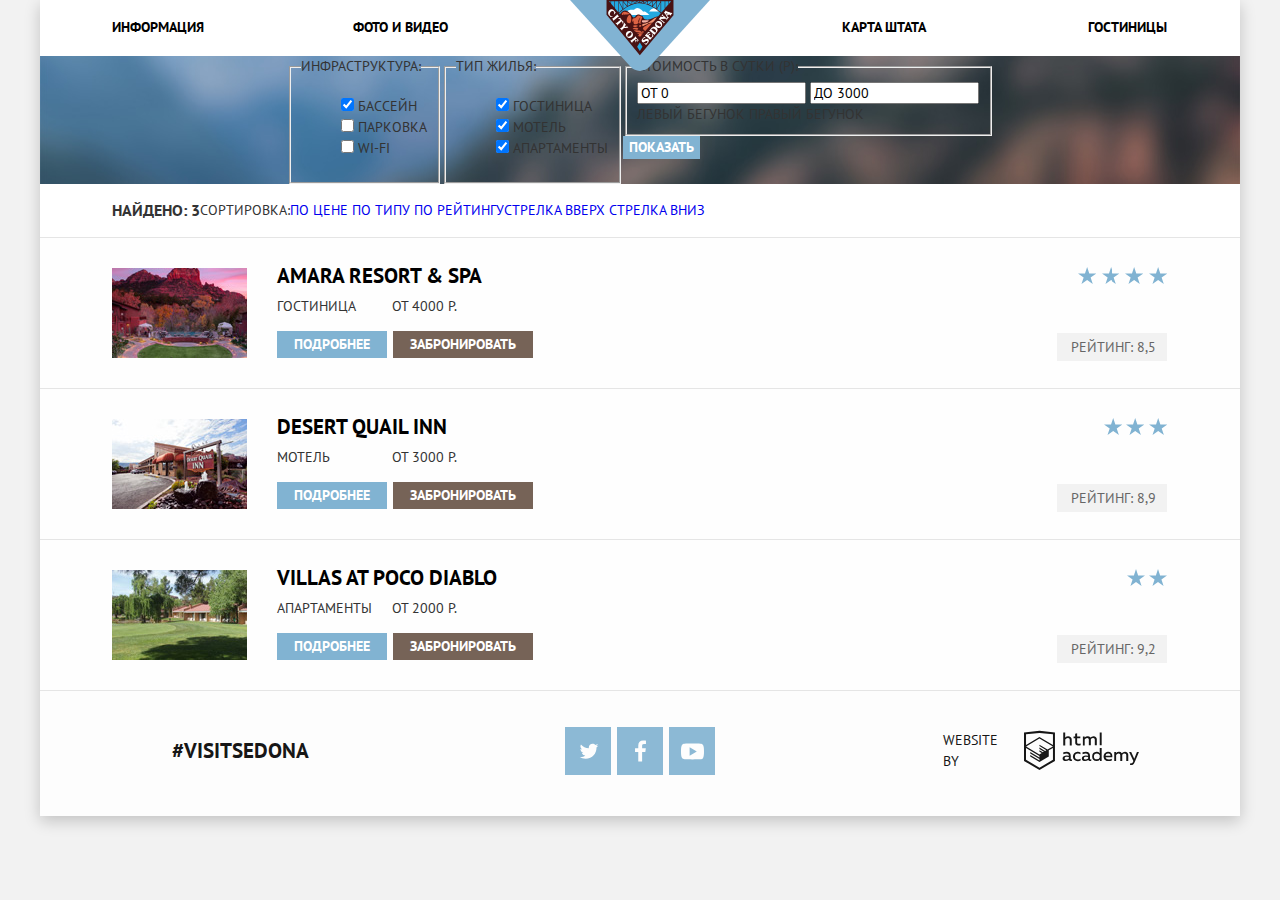
==== commit 42d748d1: "Переделал иконки в футере." ====
--- a/catalog.html
+++ b/catalog.html
@@ -173,14 +173,29 @@
         <div class="footer-contacts">
           <span class="contacts-hashtag">#visitSEDONA</span>
           <ul class="contacts-social">
-            <li class="social-button twitter"><a class="text-hiding" href="#">Twitter</a></li>
-            <li class="social-button facebook"><a class="text-hiding" href="#">Facebook</a></li>
-            <li class="social-button youtube"><a class="text-hiding" href="#">Youtube</a></li>
+            <li>
+              <a class="social-button" href="#">
+                <span class="visually-hidden">Twitter</span>
+                <svg xmlns="http://www.w3.org/2000/svg" width="27" height="25" viewBox="0 0 46 48"><path d="M 42 12.429688 C 40.675781 13.015625 39.253906 13.40625 37.753906 13.589844 C 39.277344 12.683594 40.453125 11.238281 41.003906 9.53125 C 39.574219 10.371094 37.992188 10.984375 36.3125 11.308594 C 34.96875 9.882813 33.050781 9 30.925781 9 C 26.847656 9 23.539063 12.277344 23.539063 16.320313 C 23.539063 16.890625 23.605469 17.449219 23.730469 17.988281 C 17.59375 17.683594 12.148438 14.765625 8.507813 10.335938 C 7.867188 11.417969 7.507813 12.683594 7.507813 14.023438 C 7.507813 16.5625 8.808594 18.800781 10.792969 20.117188 C 9.582031 20.082031 8.441406 19.742188 7.445313 19.203125 C 7.445313 19.226563 7.445313 19.257813 7.445313 19.289063 C 7.445313 22.839844 9.992188 25.796875 13.367188 26.472656 C 12.75 26.640625 12.097656 26.734375 11.425781 26.734375 C 10.949219 26.734375 10.484375 26.679688 10.035156 26.597656 C 10.972656 29.5 13.699219 31.621094 16.933594 31.683594 C 14.402344 33.644531 11.21875 34.820313 7.757813 34.820313 C 7.160156 34.820313 6.574219 34.785156 5.996094 34.714844 C 9.269531 36.785156 13.152344 38 17.320313 38 C 30.90625 38 38.339844 26.84375 38.339844 17.164063 C 38.339844 16.847656 38.328125 16.53125 38.3125 16.222656 C 39.761719 15.195313 41.011719 13.90625 42 12.429688 "></path></svg>
+              </a>
+            </li>
+            <li>
+              <a class="social-button" href="#">
+                <span class="visually-hidden">Facebook</span>
+                <svg xmlns="http://www.w3.org/2000/svg" x="0px" y="0px" width="21" height="24" viewBox="0 0 155.139 155.139"><path d="M89.584,155.139V84.378h23.742l3.562-27.585H89.584V39.184c0-7.984,2.208-13.425,13.67-13.425l14.595-0.006V1.08C115.325,0.752,106.661,0,96.577,0C75.52,0,61.104,12.853,61.104,36.452v20.341H37.29v27.585h23.814v70.761H89.584z"/></svg>
+              </a>
+            </li>
+            <li>
+                <a class="social-button" href="#">
+                <span class="visually-hidden">Youtube</span>
+                <svg xmlns="http://www.w3.org/2000/svg" viewBox="0 0 512 512" width="23px" height="25px"><path d="M490.24,113.92c-13.888-24.704-28.96-29.248-59.648-30.976C399.936,80.864,322.848,80,256.064,80c-66.912,0-144.032,0.864-174.656,2.912c-30.624,1.76-45.728,6.272-59.744,31.008C7.36,138.592,0,181.088,0,255.904C0,255.968,0,256,0,256c0,0.064,0,0.096,0,0.096v0.064c0,74.496,7.36,117.312,21.664,141.728c14.016,24.704,29.088,29.184,59.712,31.264C112.032,430.944,189.152,432,256.064,432c66.784,0,143.872-1.056,174.56-2.816c30.688-2.08,45.76-6.56,59.648-31.264C504.704,373.504,512,330.688,512,256.192c0,0,0-0.096,0-0.16c0,0,0-0.064,0-0.096C512,181.088,504.704,138.592,490.24,113.92zM192,352V160l160,96L192,352z"/></svg>
+              </a>
+            </li>
           </ul>
           <div class="footer-logo">
             <span class="footer-logo-desc">Website by</span>
             <a href="https://htmlacademy.ru/intensive/htmlcss" target="_blank">
-              <img src="img/logo-htmlacademy.svg" width="115" height="41" alt="Логотип">
+              <svg id="Layer_1" data-name="Layer 1" xmlns="http://www.w3.org/2000/svg" width="115" height="41" viewBox="0 0 108.08 36.85"><title>logo-htmlacademy-small1</title><path d="M44.61,26.88a2,2,0,0,0,.55-0.1v1.33a3.25,3.25,0,0,1-1.18.21,1.67,1.67,0,0,1-1.67-1,4.84,4.84,0,0,1-3.14,1.08c-1.51,0-2.91-.83-2.91-2.55,0-2.13,2-2.79,3.71-2.79a11.08,11.08,0,0,1,2.17.25v-0.3c0-1-.76-1.77-2.19-1.77a7.42,7.42,0,0,0-3,.64v-1.7a10.21,10.21,0,0,1,3.19-.55c2.36,0,3.81,1.12,3.81,3.65v3a0.54,0.54,0,0,0,.49.59h0.17Zm-6.44-1.13A1.35,1.35,0,0,0,39.63,27h0.11a3.39,3.39,0,0,0,2.41-1V24.58a9.72,9.72,0,0,0-1.81-.21c-1,0-2.16.33-2.16,1.38h0Zm12.36-6.11a5,5,0,0,1,2.57.64V22a4.08,4.08,0,0,0-2.3-.7,2.75,2.75,0,1,0,0,5.49,5,5,0,0,0,2.43-.64v1.71a6.27,6.27,0,0,1-2.76.57A4.21,4.21,0,0,1,46,24.51q0-.21,0-0.41a4.32,4.32,0,0,1,4.18-4.46h0.38Zm12.17,7.24a2,2,0,0,0,.55-0.1v1.33a3.25,3.25,0,0,1-1.18.21,1.67,1.67,0,0,1-1.67-1,4.84,4.84,0,0,1-3.14,1.08c-1.51,0-2.91-.83-2.91-2.55,0-2.13,2-2.79,3.71-2.79a11.08,11.08,0,0,1,2.17.25v-0.3c0-1-.76-1.77-2.19-1.77a7.42,7.42,0,0,0-3,.64v-1.7a10.21,10.21,0,0,1,3.19-.55c2.36,0,3.81,1.12,3.81,3.65v3a0.54,0.54,0,0,0,.49.59h0.17Zm-6.44-1.13A1.35,1.35,0,0,0,57.73,27h0.11a3.39,3.39,0,0,0,2.41-1V24.58a9.72,9.72,0,0,0-1.81-.21c-1.06,0-2.16.33-2.16,1.38h0ZM73,16V28.2H71.35V26.88a3.88,3.88,0,0,1-3.19,1.54,4.4,4.4,0,0,1,0-8.78,3.81,3.81,0,0,1,3,1.3V16H73Zm-4.53,5.22a2.76,2.76,0,1,0,0,5.52A2.86,2.86,0,0,0,71.15,25V23A2.91,2.91,0,0,0,68.49,21.27ZM79,19.64c3.31,0,4.46,2.68,3.92,5.09H76.7c0.21,1.5,1.67,2.11,3.19,2.11a6.11,6.11,0,0,0,2.64-.59v1.6a7.14,7.14,0,0,1-3,.57C77,28.42,74.78,27,74.78,24a4.18,4.18,0,0,1,4-4.39H79Zm0.09,1.54a2.28,2.28,0,0,0-2.44,2.1v0.06H81.3A2,2,0,0,0,79.13,21.18Zm5.73,7V19.87h1.65v1a3.81,3.81,0,0,1,2.78-1.27A2.86,2.86,0,0,1,91.89,21a4.12,4.12,0,0,1,2.91-1.33A3.06,3.06,0,0,1,98,23V28.2h-1.9V23.05a1.59,1.59,0,0,0-1.42-1.75H94.42a2.8,2.8,0,0,0-2.07,1.12V28.2h-1.9V23.05A1.59,1.59,0,0,0,89,21.31H88.8a3,3,0,0,0-2.21,1.29v5.63H84.86Zm21.31-8.33h1.9l-3.91,9.46c-0.9,2.17-2.09,2.86-3.35,2.86a4.76,4.76,0,0,1-1.1-.14V30.46a2.86,2.86,0,0,0,.85.12c0.9,0,1.58-.64,2.07-1.9l0.17-.42-4-8.4h2l2.86,6.29ZM38.73,1.46V6.22a3.81,3.81,0,0,1,2.7-1.14,3.25,3.25,0,0,1,3.44,3.4v5.15H43V8.72a1.81,1.81,0,0,0-1.61-2h-0.3a2.93,2.93,0,0,0-2.32,1.39v5.52h-1.9V1.46h1.9ZM49.94,2.31v3h3V6.91h-3v3.81c0,1.1.5,1.46,1.58,1.46a4.49,4.49,0,0,0,1.69-.33v1.6A6.8,6.8,0,0,1,51,13.8a2.55,2.55,0,0,1-2.86-2.74V6.89H46.58V5.26h1.5V2.74Zm5.4,11.31V5.28H57v1A3.81,3.81,0,0,1,59.77,5a2.86,2.86,0,0,1,2.6,1.33A4.12,4.12,0,0,1,65.28,5,3.06,3.06,0,0,1,68.44,8.4v5.21h-1.9V8.46a1.59,1.59,0,0,0-1.42-1.75H64.89a2.8,2.8,0,0,0-2.07,1.12v5.78h-1.9V8.46A1.59,1.59,0,0,0,59.5,6.71H59.27A3,3,0,0,0,57.06,8v5.63H55.34ZM71.17,1.45H73V13.6H71.17V1.45ZM14.71,0H14.55L0,1.54V28.21l14.55,8.66,14.55-8.66V1.54Zm12.5,27.1L14.55,34.64,1.9,27.12V16.18l12.59,7.5V25L5.86,19.9v1.31l8.68,5.21v1.39L5.87,22.65V24l8.68,5.21,8.75-5.24V18.31L27.2,16V27.12Zm0-12.53-3.48,2-1.6,1L14.51,13v1.31L21,18.23H21l-0.14.09-1,.54-5.37-3.2V17l4.24,2.52-1,.67-3.2-1.9v1.31l2.1,1.24L14.5,22.1,2,14.65,14.51,7.11Zm0-1.32L14.49,5.76,1.91,13.25v-10L14.56,1.92,27.21,3.25v10h0Z" transform="translate(0 -0.02)"/></svg>
             </a>
           </div>
         </div>
--- a/css/style.css
+++ b/css/style.css
@@ -498,11 +498,19 @@
   padding: 4px 17px 5px 17px;
   margin-right: 2px;
 }
+.button-details:hover {
+  background-color: #669ec0;
+}
+.button-details:active {
+  background-color: #5496bd;
+  color: #87b6d1;
+}
 .button-order:hover {
   background-color: #604e43;
 }
 .button-order:active {
   background-color: #503e33;
+  color: #847870;
 }
 .catalog-list {
   background-color: #fefefe;
@@ -643,10 +651,16 @@
   font-weight: 700;
 }
 .social-button {
-  background: #81b3d2 no-repeat center center;
+  display: flex;
+  align-items: center;
+  justify-content: center;
   width: 46px;
   height: 48px;
+  background-color: #81b3d2;
   margin-right: 6px;
+}
+.social-button svg {
+  fill: #ffffff;
 }
 .social-button:hover {
   background-color: #669ec0;
@@ -654,12 +668,6 @@
 .social-button:active {
   background-color: #5496bd;
 }
-.twitter {
-  background-image: url("../img/twitter.svg");
-}
-.facebook {
-  background-image: url("../img/fb-icon.svg");
-}
-.youtube {
-  background-image: url("../img/youtube.svg");
-}
+.social-button svg:active {
+  fill: #87b6d1;
+}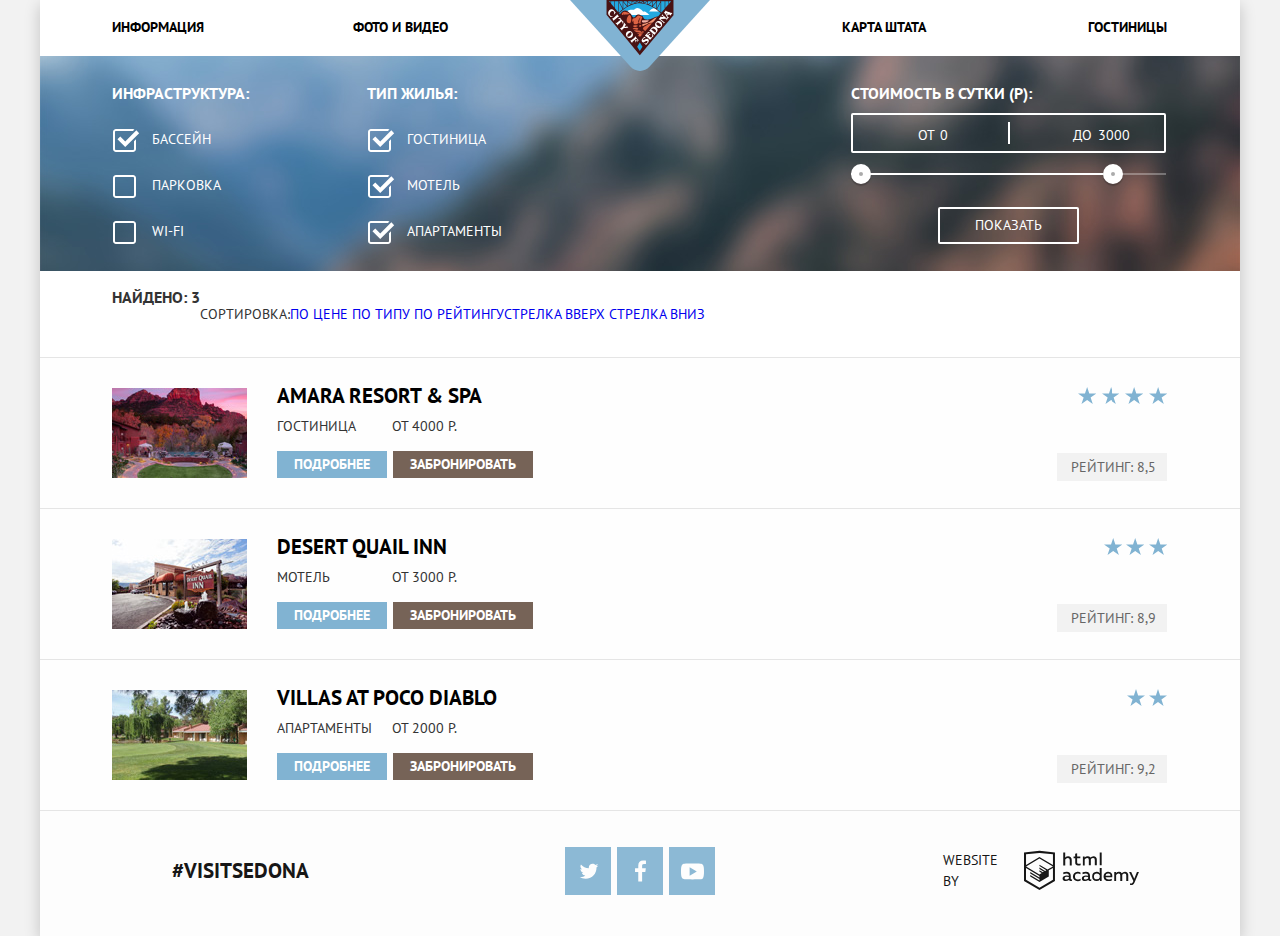
==== commit a5276cfe: "Стилизация фильтров в каталоге" ====
--- a/catalog.html
+++ b/catalog.html
@@ -25,52 +25,59 @@
       <main>
         <div class="search-filter">
           <h2 class="visually-hidden">Фильтр жилья</h2>
-          <form action="https://echo.htmlacademy.ru" method="post">
-            <fieldset>
-              <legend>Инфраструктура:</legend>
-              <ul class="search-sructure">
-                <li>
-                  <input type="checkbox" id="bath" checked>
-                  <label for="bath">бассейн</label>
-                </li>
-                <li>
-                  <input type="checkbox" id="parking">
-                  <label for="parking">парковка</label>
-                </li>
-                <li>
-                  <input type="checkbox" id="wifi">
-                  <label for="wifi">wi-fi</label>
-                </li>
-              </ul>
-            </fieldset>
-            <fieldset>
-              <legend>Тип жилья:</legend>
-              <ul class="search-sructure">
-                <li>
-                  <input type="checkbox" id="hotel" checked>
-                  <label for="hotel">гостиница</label>
-                </li>
-                <li>
-                  <input type="checkbox" id="motel" checked>
-                  <label for="motel">мотель</label>
-                </li>
-                <li>
-                  <input type="checkbox" id="apartment" checked>
-                  <label for="apartment">апартаменты</label>
-                </li>
-              </ul>
-            </fieldset>
+          <form class="filter-form" action="https://echo.htmlacademy.ru" method="post">
+            <div class="fieldset-wrapper">
+              <fieldset class="form-fields" title="Инфраструктура">
+                <legend>Инфраструктура:</legend>
+                <ul class="search-sructure">
+                  <li>
+                    <input class="filter-input-checkbox visually-hidden" type="checkbox" id="bath" checked>
+                    <label for="bath">бассейн</label>
+                  </li>
+                  <li>
+                    <input class="filter-input-checkbox visually-hidden" type="checkbox" id="parking">
+                    <label for="parking">парковка</label>
+                  </li>
+                  <li>
+                    <input class="filter-input-checkbox visually-hidden" type="checkbox" id="wifi">
+                    <label for="wifi">wi-fi</label>
+                  </li>
+                </ul>
+              </fieldset>
+              <fieldset class="form-fields" title="Тип жилья">
+                <legend>Тип жилья:</legend>
+                <ul class="search-sructure">
+                  <li>
+                    <input class="filter-input-checkbox visually-hidden" type="checkbox" id="hotel" checked>
+                    <label for="hotel">гостиница</label>
+                  </li>
+                  <li>
+                    <input class="filter-input-checkbox visually-hidden" type="checkbox" id="motel" checked>
+                    <label for="motel">мотель</label>
+                  </li>
+                  <li>
+                    <input class="filter-input-checkbox visually-hidden" type="checkbox" id="apartment" checked>
+                    <label for="apartment">апартаменты</label>
+                  </li>
+                </ul>
+              </fieldset>
+            </div>
             <div class="search-cost">
-              <fieldset>
+              <fieldset class="form-fields cost-field" title="Стоимость в сутки">
                 <legend>Стоимость в сутки (Р):</legend>
-                <input type="text" id="search-from" name="search-from" value="ОТ 0" placeholder="ОТ 0">
-                <input type="text" id="search-to" name="search-to" value="ДО 3000" placeholder="ДО 3000">
-                <div class="search-range">
-                  <span class="range-left-button">Левый бегунок</span>
-                  <span class="range-right-button">Правый бегунок</span>
+                <div class="price-controls">
+                  <label class="min-price">от <input type="text" name="min-price" value="0"></label>
+                  <label class="max-price">до <input type="text" name="max-price" value="3000"></label>
+                </div>
+                <div class="range-controls">
+                  <div class="scale">
+                    <div class="bar"></div>
+                  </div>
+                  <div class="range-toggle range-toggle-min"></div>
+                  <div class="range-toggle range-toggle-max"></div>
                 </div>
               </fieldset>
-              <button class="button show-button" type="submit">Показать</button>
+              <button class="button btn-transparent" type="submit">Показать</button>
             </div>
           </form>
         </div>
--- a/css/style.css
+++ b/css/style.css
@@ -152,7 +152,7 @@
   padding-bottom: 24px;
   position: relative;
 }
-.feature-list-item .feature-title::before {
+.feature-home::before {
   content: "";
   position: absolute;
   left: 50%;
@@ -164,17 +164,29 @@
   background-repeat: no-repeat;
   background-position: 0 0;
 }
-.feature-list-item:nth-child(2) .feature-title::before {
+.feature-food::before {
+  content: "";
+  position: absolute;
+  left: 50%;
+  margin-left: -37px;
+  bottom: 74px;
+  width: 75px;
+  height: 72px;
   background-image: url("../img/icon-3.svg");
-  bottom: 74px;
-  margin-left: -37px;
-}
-.feature-list-item:nth-child(3) .feature-title::before {
-  background-image: url("../img/icon-2.svg");
+  background-repeat: no-repeat;
+  background-position: 0 0;
+}
+.feature-presents::before {
+  content: "";
+  position: absolute;
+  left: 50%;
+  margin-left: -32px;
   bottom: 75px;
-  margin-left: -32px;
   width: 64px;
   height: 76px;
+  background-image: url("../img/icon-2.svg");
+  background-repeat: no-repeat;
+  background-position: 0 0;
 }
 .feature-list-item .feature-desc {
   width: 285px;
@@ -267,7 +279,9 @@
   background-color: #5496bd;
 }
 .search-form {
+  box-sizing: border-box;
   width: 568px;
+  padding: 55px;
   position: absolute;
   top: 100%;
   left: 50%;
@@ -276,7 +290,6 @@
   background-color: #ffffff;
   display: flex;
   flex-direction: column;
-  padding: 0;
   margin: 0;
   align-items: center;
   box-shadow: 0 7px 15px rgba(0, 1, 1, 0.15);
@@ -291,7 +304,6 @@
   padding: 0;
   padding-top: 17px;
   padding-bottom: 20px;
-  margin-bottom: 55px;
   margin-top: 54px;
 }
 .search-form .search-button:active {
@@ -299,22 +311,15 @@
   background-color: #5496bd;
 }
 .arrival-wrapper {
-  width: 458px;
-  margin-top: 55px;
   margin-bottom: 29px;
 }
 .arrival-label {
   font-weight: 700;
-  position: relative;
-}
-.departure-wrapper {
-  width: 458px;
-  margin-bottom: 30px;
 }
 .arrival-wrapper input {
   box-sizing: border-box;
   width: 346px;
-  padding: 11px 200px 11px 14px;
+  padding: 11px 50px 11px 14px;
   margin-left: 16px;
   border: 0;
   background-color: #f2f2f2;
@@ -328,7 +333,7 @@
 .arrival-wrapper input:focus {
   background-color: #ffffff;
   border: 2px solid #e5e5e5;
-  padding: 9px 196px 9px 12px;
+  padding: 9px 50px 9px 12px;
 }
 .arrival-wrapper svg {
   position: absolute;
@@ -342,58 +347,27 @@
 .arrival-wrapper svg:active {
   fill: #81b3d2;
 }
-.departure-wrapper input {
-  box-sizing: border-box;
-  width: 346px;
-  padding: 11px 200px 11px 14px;
-  margin-left: 14px;
-  border: 0;
-  background-color: #f2f2f2;
-  font-weight: 700;
-  text-transform: uppercase;
-  position: relative;
-}
-.departure-wrapper input:hover {
-  background-color: #ebebeb;
-}
-.departure-wrapper input:focus {
-  background-color: #ffffff;
-  border: 2px solid #e5e5e5;
-  padding: 9px 196px 9px 12px;
-}
-.departure-wrapper svg {
-  position: absolute;
-  top: 130px;
-  left: 483px;
-  fill: #a9a9a9;
-}
-.departure-wrapper svg:hover {
-  fill: #000000;
-}
-.departure-wrapper svg:active {
-  fill: #81b3d2;
+.arrival-wrapper:nth-child(2) {
+  position: relative;
+}
+.arrival-wrapper:nth-child(2) svg {
+  top: 8px;
+  left: 428px;
 }
 .quantity-wrapper {
   width: 458px;
   display: flex;
   justify-content: space-between;
-}
-.quantity-wrapper input[type=number]::-webkit-inner-spin-button,
-input[type=number]::-webkit-outer-spin-button {
-  -webkit-appearance: none;
-  -moz-appearance: none;
-  appearance: none;
-  margin: 0;
 }
 .quantity-wrapper input {
   box-sizing: border-box;
   width: 38px;
   padding: 11px 0px 11px 0px;
-  margin-left: 75px;
   border: 0;
   background-color: #f2f2f2;
   font-weight: 700;
   text-align: center;
+  height: 38px;
 }
 .quantity-wrapper input:hover {
   background-color: #ebebeb;
@@ -403,76 +377,251 @@
   border: 2px solid #e5e5e5;
   padding: 9px 0px 9px 0px;
 }
-.quantity-a-wrapper{
-  position: relative;
+.quantity-a-wrapper {
+  display: flex;
+  align-items: center;
+}
+.quantity-a-wrapper .arrival-label {
+  width: 112px;
+  text-align: left;
+}
+.quantity-c-wrapper .arrival-label {
+  width: 65px;
+  text-align: left;
 }
 .minus-button {
-  position: absolute;
-  left: 112px;
-  top: 0;
   background-color: #f2f2f2;
   width: 38px;
   height: 38px;
   padding: 0;
-  background-image: url("../img/minus_grey.png");
-  background-repeat: no-repeat;
-  background-position: center;
-  z-index: 2;
-}
-.quantity-c-wrapper .minus-button {
-  left: 64px;
+  position: relative;
+}
+.minus-button::before {
+  content: "";
+  position: absolute;
+  top: 50%;
+  left: 50%;
+  margin-left: -6px;
+  margin-top: -1px;
+  width: 12px;
+  height: 3px;
+  background-color: #a9a9a9;
 }
 .minus-button:hover {
   background-color: #f2f2f2;
-  background-image: url("../img/minus_black.png");
-}
-.minus-button:active {
-  background-image: url("../img/minus_blue.png");
+}
+.minus-button:hover::before {
+  background-color: #000000;
+}
+.minus-button:active::before {
+  background-color: #81b3d2;
 }
 .plus-button {
-  position: absolute;
-  left: 188px;
-  top: 0;
   background-color: #f2f2f2;
   width: 38px;
   height: 38px;
   padding: 0;
-  background-image: url("../img/plus_grey.png");
-  background-repeat: no-repeat;
-  background-position: center;
-  z-index: 2;
-}
-.quantity-c-wrapper .plus-button {
-  left: 140px;
+  position: relative;
+}
+.plus-button::before {
+  content: "";
+  position: absolute;
+  top: 50%;
+  left: 50%;
+  margin-left: -6px;
+  margin-top: -1px;
+  width: 11px;
+  height: 3px;
+  background-color: #a9a9a9;
+}
+.plus-button::after {
+  content: "";
+  position: absolute;
+  top: 50%;
+  left: 50%;
+  margin-left: -2px;
+  margin-top: -5px;
+  width: 3px;
+  height: 11px;
+  background-color: #a9a9a9;
 }
 .plus-button:hover {
   background-color: #f2f2f2;
-  background-image: url("../img/plus_black.png");
-}
-.plus-button:active {
-  background-image: url("../img/plus_blue.png");
-}
-.quantity-c-wrapper input {
-  margin-left: 61px;
-  margin-right: 37px;
+}
+.plus-button:hover::before {
+  background-color: #000000;
+}
+.plus-button:hover::after {
+  background-color: #000000;
+}
+.plus-button:active::before {
+  background-color: #81b3d2;
+}
+.plus-button:active::after {
+  background-color: #81b3d2;
 }
 .quantity-c-wrapper{
-  position: relative;
+  display: flex;
+  align-items: center;
 }
 .search-filter {
-  width: 1200px;
+  background-color: #7293b6;
+  background: url("../img/background-2.jpg") no-repeat center center;
+  padding: 27px 74px 14px 72px;
+}
+.filter-form {
+  display: flex;
+  margin: 0;
+  justify-content: space-between;
+}
+.fieldset-wrapper {
+  display: flex;
+}
+.form-fields {
+  border: none;
+  color: #ffffff;
+  margin: 0;
+  padding: 0;
+  width: 150px;
+}
+.form-fields:first-child {
+  margin-right: 105px;
+}
+.form-fields legend {
+  font-size: 16px;
+  font-weight: 700;
+  line-height: 21px;
+  margin-bottom: 25px;
+}
+.search-sructure {
+  padding: 0;
+  margin: 0;
+}
+.search-sructure li {
+  margin-bottom: 25px;
+  padding-left: 40px;
+}
+.search-sructure li:last-child {
+  margin-bottom: 15px;
+}
+.search-sructure label {
+  position: relative;
+  display: block;
+  cursor: pointer;
+  user-select: none;
+}
+.filter-input-checkbox + label::before {
+  content: "";
+  position: absolute;
+  width: 27px;
+  height: 23px;
+  background: url("../img/checkbox-off.svg") no-repeat center center;
+  left: -41px;
+  top: 0;
+}
+.filter-input-checkbox:checked + label::before {
+  content: "";
+  position: absolute;
+  width: 27px;
+  height: 23px;
+  background: url("../img/checkbox-on.svg") no-repeat center center;
+  left: -39px;
+  top: 0;
+}
+.search-cost .cost-field {
+  width: 315px;
+  margin-right: 0;
+}
+.cost-field legend {
+  margin-bottom: 9px;
+}
+.price-controls {
+  height: 36px;
+  margin-bottom: 20px;
+  font-size: 0;
+  border: 2px solid #ffffff;
+  border-radius: 2px;
+  position: relative;
+}
+.price-controls::after {
+  content: "";
+  position: absolute;
+  top: 50%;
+  left: 50%;
+  transform: translate(-50%, -50%);
+  width: 2px;
+  height: 22px;
+  background: #ffffff;
+}
+.price-controls label {
+  display: inline-block;
+  font-size: 14px;
+  line-height: 38px;
+  vertical-align: top;
+  cursor: pointer;
+}
+.price-controls .min-price,
+.price-controls .max-price {
+  width: 90px;
+  padding-left: 65px;
+}
+.price-controls input {
+  width: 50px;
+  margin: 0;
+  color: inherit;
+  font: inherit;
+  background: none;
+  border: none;
+}
+.range-controls {
+  position: relative;
+  margin-bottom: 32px;
+}
+.range-controls .scale {
+  height: 2px;
+  background: rgba(255, 255, 255, 0.3);
+}
+.range-controls .bar {
+  width: 80%;
+  height: 2px;
+  background: #ffffff;
+}
+.range-toggle {
+  position: absolute;
+  top: -9px;
+  width: 4px;
+  height: 4px;
+  background: #ababab;
+  border: 8px solid #ffffff;
+  border-radius: 50%;
+  box-shadow: 0 2px 1px 0 rgba(0, 1, 1, 0.2);
+  cursor: pointer;
+}
+.range-toggle:hover {
+  background: #1c4f80;
+}
+.range-toggle-min {
+  left: 0;
+}
+.range-toggle-max {
+  left: 80%;
+}
+.btn-transparent {
+  display: block;
   margin: 0 auto;
-  background: url("../img/background-2.jpg") no-repeat center center;
-}
-.search-filter form {
-  display: flex;
-  padding: 0;
-  margin: 0;  
-  justify-content: center;
-}
+  padding: 6px 35px;
+  font-weight: 400;
+  background: transparent;
+  border: 2px solid #ffffff;
+  border-radius: 2px;
+  cursor: pointer;
+}
+.btn-transparent:hover {
+  color: #000000;
+  background: #ffffff;
+}
+
 .sorting {
-  width: 1200px;
-  margin: 0 auto;
   background-color: #ffffff;
 }
 .sorting-head {
@@ -480,6 +629,7 @@
   padding: 0;
   margin: 0;
   border-bottom: 1px solid #e5e5e5;
+  min-height: 86px;
 }
 .sorting-types {
   display: flex;
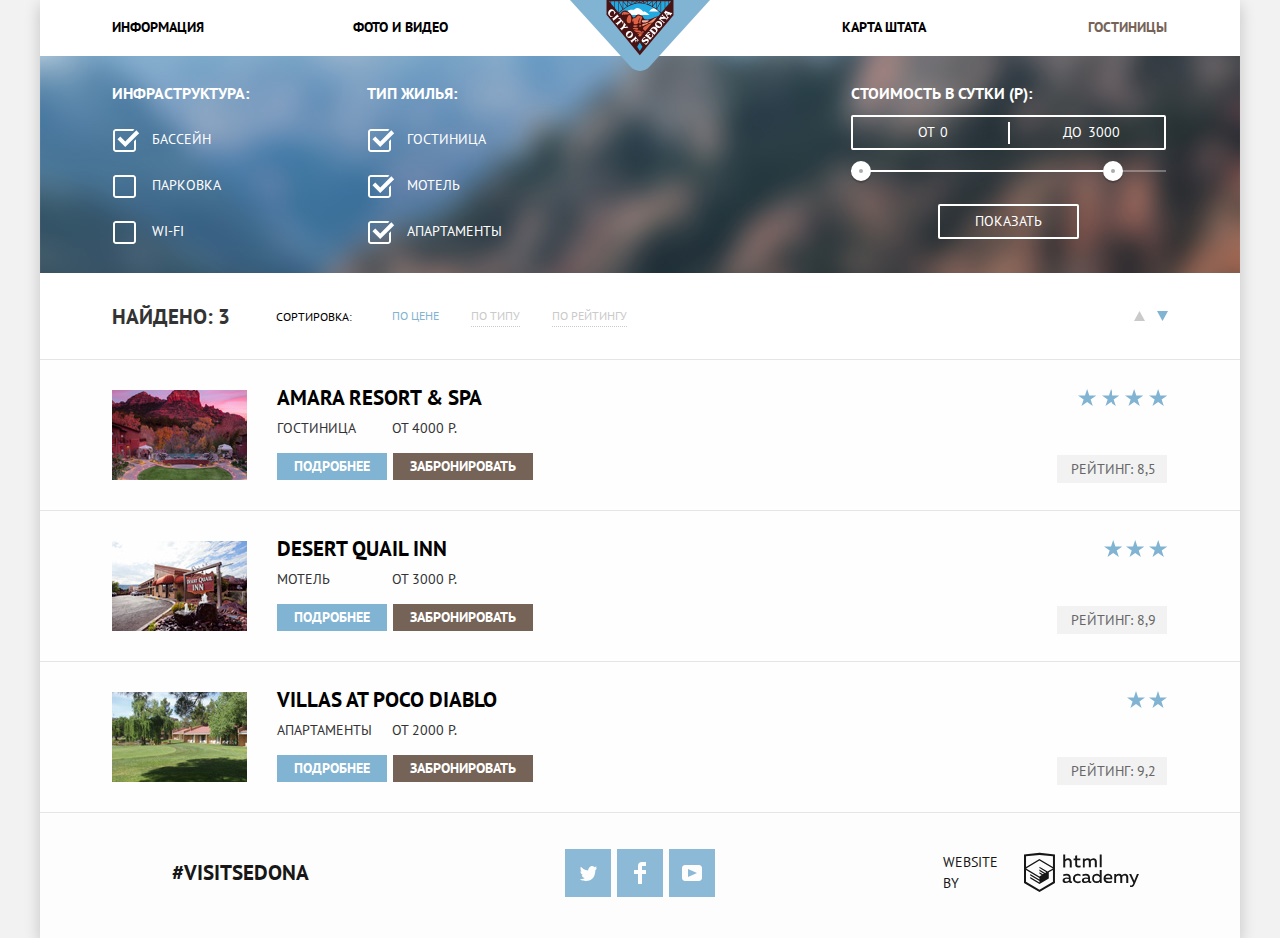
==== commit 4011a070: "Стилизация сортировки" ====
--- a/catalog.html
+++ b/catalog.html
@@ -15,7 +15,7 @@
             <li><a href="#">Информация</a></li>
             <li><a href="#">Фото и видео</a></li>
             <li><a href="#">Карта штата</a></li>
-            <li class="header-active"><a href="#">Гостиницы</a></li>
+            <li><a class="header-active" href="#">Гостиницы</a></li>
           </ul>
           <a class="header-logo" href="index.html">
             <img src="img/logo-sedona.svg" width="140" height="72" alt="Логотип города Седона">
@@ -92,8 +92,14 @@
                 <a href="#">По рейтингу</a>
               </div>
               <div class="sorting-arrows">
-                <a href="#" class="sorting-arrow-up">Стрелка вверх</a>
-                <a href="#" class="sorting-arrow-down">Стрелка вниз</a>
+                <a href="#" class="sorting-arrow-up">
+                  <span class="visually-hidden">Стрелка вверх</span>
+                  <svg xmlns="http://www.w3.org/2000/svg" width="11" height="10" viewBox="0 0 11 10"><path d="M5.5 0L0 10h11z"/></svg>
+                </a>
+                <a href="#" class="sorting-arrow-down active-arrow">
+                  <span class="visually-hidden">Стрелка вниз</span>
+                  <svg xmlns="http://www.w3.org/2000/svg" width="11" height="10" viewBox="0 0 11 10"><path d="M5.5 10L0 0h11"/></svg>
+                </a>
               </div>
             </div>
           </div>
@@ -183,19 +189,20 @@
             <li>
               <a class="social-button" href="#">
                 <span class="visually-hidden">Twitter</span>
-                <svg xmlns="http://www.w3.org/2000/svg" width="27" height="25" viewBox="0 0 46 48"><path d="M 42 12.429688 C 40.675781 13.015625 39.253906 13.40625 37.753906 13.589844 C 39.277344 12.683594 40.453125 11.238281 41.003906 9.53125 C 39.574219 10.371094 37.992188 10.984375 36.3125 11.308594 C 34.96875 9.882813 33.050781 9 30.925781 9 C 26.847656 9 23.539063 12.277344 23.539063 16.320313 C 23.539063 16.890625 23.605469 17.449219 23.730469 17.988281 C 17.59375 17.683594 12.148438 14.765625 8.507813 10.335938 C 7.867188 11.417969 7.507813 12.683594 7.507813 14.023438 C 7.507813 16.5625 8.808594 18.800781 10.792969 20.117188 C 9.582031 20.082031 8.441406 19.742188 7.445313 19.203125 C 7.445313 19.226563 7.445313 19.257813 7.445313 19.289063 C 7.445313 22.839844 9.992188 25.796875 13.367188 26.472656 C 12.75 26.640625 12.097656 26.734375 11.425781 26.734375 C 10.949219 26.734375 10.484375 26.679688 10.035156 26.597656 C 10.972656 29.5 13.699219 31.621094 16.933594 31.683594 C 14.402344 33.644531 11.21875 34.820313 7.757813 34.820313 C 7.160156 34.820313 6.574219 34.785156 5.996094 34.714844 C 9.269531 36.785156 13.152344 38 17.320313 38 C 30.90625 38 38.339844 26.84375 38.339844 17.164063 C 38.339844 16.847656 38.328125 16.53125 38.3125 16.222656 C 39.761719 15.195313 41.011719 13.90625 42 12.429688 "></path></svg>
+                <svg xmlns="http://www.w3.org/2000/svg" xmlns:xlink="http://www.w3.org/1999/xlink" width="17" height="15" viewBox="0 0 17 15"><path d="M10.95.144c1.685-.496 2.984.27 3.577 1.179.673-.231 1.331-.481 2.011-.708a2.345 2.345 0 0 1-.857 1.768c.685.17 1.304-.491 1.304-.491-.169 1-1.006 1.788-1.563 2.024-.231 6.75-3.175 11.217-10.077 11.082h-.446c-.41 0-4.164-.46-4.898-1.887 2.271.196 3.893-.422 4.693-1.177-.96-.3-2.679-.477-2.979-2.95.349.106.564.228 1.19.119C1.705 8.247.374 7.53.448 5.33c.285.328 1.067.536 1.34.472C1.085 5.561-.182 2.442.894.85c1.818 1.854 3.735 3.606 7.152 3.773C8.254 2.33 9.183.793 10.95.144z"/></svg>
+
               </a>
             </li>
             <li>
               <a class="social-button" href="#">
                 <span class="visually-hidden">Facebook</span>
-                <svg xmlns="http://www.w3.org/2000/svg" x="0px" y="0px" width="21" height="24" viewBox="0 0 155.139 155.139"><path d="M89.584,155.139V84.378h23.742l3.562-27.585H89.584V39.184c0-7.984,2.208-13.425,13.67-13.425l14.595-0.006V1.08C115.325,0.752,106.661,0,96.577,0C75.52,0,61.104,12.853,61.104,36.452v20.341H37.29v27.585h23.814v70.761H89.584z"/></svg>
+                <svg xmlns="http://www.w3.org/2000/svg" width="12" height="22" viewBox="0 0 12 22"><path d="M12 4V0H8a4 4 0 0 0-4 4v4H0v4h4v10h4V12h4V8H8V4h4z"/></svg>
               </a>
             </li>
             <li>
                 <a class="social-button" href="#">
                 <span class="visually-hidden">Youtube</span>
-                <svg xmlns="http://www.w3.org/2000/svg" viewBox="0 0 512 512" width="23px" height="25px"><path d="M490.24,113.92c-13.888-24.704-28.96-29.248-59.648-30.976C399.936,80.864,322.848,80,256.064,80c-66.912,0-144.032,0.864-174.656,2.912c-30.624,1.76-45.728,6.272-59.744,31.008C7.36,138.592,0,181.088,0,255.904C0,255.968,0,256,0,256c0,0.064,0,0.096,0,0.096v0.064c0,74.496,7.36,117.312,21.664,141.728c14.016,24.704,29.088,29.184,59.712,31.264C112.032,430.944,189.152,432,256.064,432c66.784,0,143.872-1.056,174.56-2.816c30.688-2.08,45.76-6.56,59.648-31.264C504.704,373.504,512,330.688,512,256.192c0,0,0-0.096,0-0.16c0,0,0-0.064,0-0.096C512,181.088,504.704,138.592,490.24,113.92zM192,352V160l160,96L192,352z"/></svg>
+                <svg xmlns="http://www.w3.org/2000/svg" xmlns:xlink="http://www.w3.org/1999/xlink" width="20" height="16" viewBox="0 0 20 16"><path d="M17 0H3C1.35 0 0 1.35 0 3v10c0 1.65 1.35 3 3 3h14c1.65 0 3-1.35 3-3V3c0-1.65-1.35-3-3-3zM6.027 11.998V4.002L15.014 8l-8.987 3.998z"/></svg>
               </a>
             </li>
           </ul>
--- a/css/style.css
+++ b/css/style.css
@@ -69,6 +69,9 @@
 }
 .header-menu a:active{
   opacity: 0.3;
+}
+.header-menu .header-active {
+  color: #766357;
 }
 .header-menu li {
   width: 200px;
@@ -467,7 +470,7 @@
 .search-filter {
   background-color: #7293b6;
   background: url("../img/background-2.jpg") no-repeat center center;
-  padding: 27px 74px 14px 72px;
+  padding: 27px 74px 16px 72px;
 }
 .filter-form {
   display: flex;
@@ -533,10 +536,10 @@
   margin-right: 0;
 }
 .cost-field legend {
-  margin-bottom: 9px;
+  margin-bottom: 11px;
 }
 .price-controls {
-  height: 36px;
+  height: 31px;
   margin-bottom: 20px;
   font-size: 0;
   border: 2px solid #ffffff;
@@ -556,14 +559,17 @@
 .price-controls label {
   display: inline-block;
   font-size: 14px;
-  line-height: 38px;
-  vertical-align: top;
+  line-height: 28px;
+  vertical-align: middle;
   cursor: pointer;
 }
 .price-controls .min-price,
 .price-controls .max-price {
   width: 90px;
   padding-left: 65px;
+}
+.price-controls .max-price {
+  padding-left: 55px;
 }
 .price-controls input {
   width: 50px;
@@ -609,7 +615,7 @@
 .btn-transparent {
   display: block;
   margin: 0 auto;
-  padding: 6px 35px;
+  padding: 5px 35px;
   font-weight: 400;
   background: transparent;
   border: 2px solid #ffffff;
@@ -620,7 +626,6 @@
   color: #000000;
   background: #ffffff;
 }
-
 .sorting {
   background-color: #ffffff;
 }
@@ -630,16 +635,63 @@
   margin: 0;
   border-bottom: 1px solid #e5e5e5;
   min-height: 86px;
+  align-items: center;
 }
 .sorting-types {
   display: flex;
   padding: 0;
   margin: 0;
   align-items: center;
+  font-size: 12px;
+  color: #000000;
+  margin-left: 14px;
 }
 .sorting-title {
-  padding-left: 72px;
-}
+  width: 150px;
+  margin-left: 72px;
+  font-size: 21px;
+}
+.sorting-names {
+  margin-left: 40px;
+  display: flex;
+  flex-wrap: wrap;
+  width: 650px;
+}
+.sorting-names a{
+  margin-right: 32px;
+  color: #cacaca;
+  border-bottom: 1px dotted;
+}
+.sorting-names a:hover{
+  color: #81b3d2;
+}
+.sorting-names a:active{
+  color: #000000;
+}
+.sorting-names .sorting-active {
+  color: #81b3d2;
+  border: 0;
+}
+.sorting-arrows {
+  display: flex;
+  margin-left: 92px;
+}
+.sorting-arrow-up {
+  margin-right: 12px;
+}
+.sorting-arrows svg {
+  fill: #cacaca;
+}
+.sorting-arrows svg:hover {
+  fill: #231f20;
+}
+.sorting-arrows svg:active {
+  fill: #81b3d2;
+}
+.active-arrow svg {
+  fill: #81b3d2;
+}
+
 .button-order {
   background-color: #766357;
   padding: 4px 17px 5px 17px;
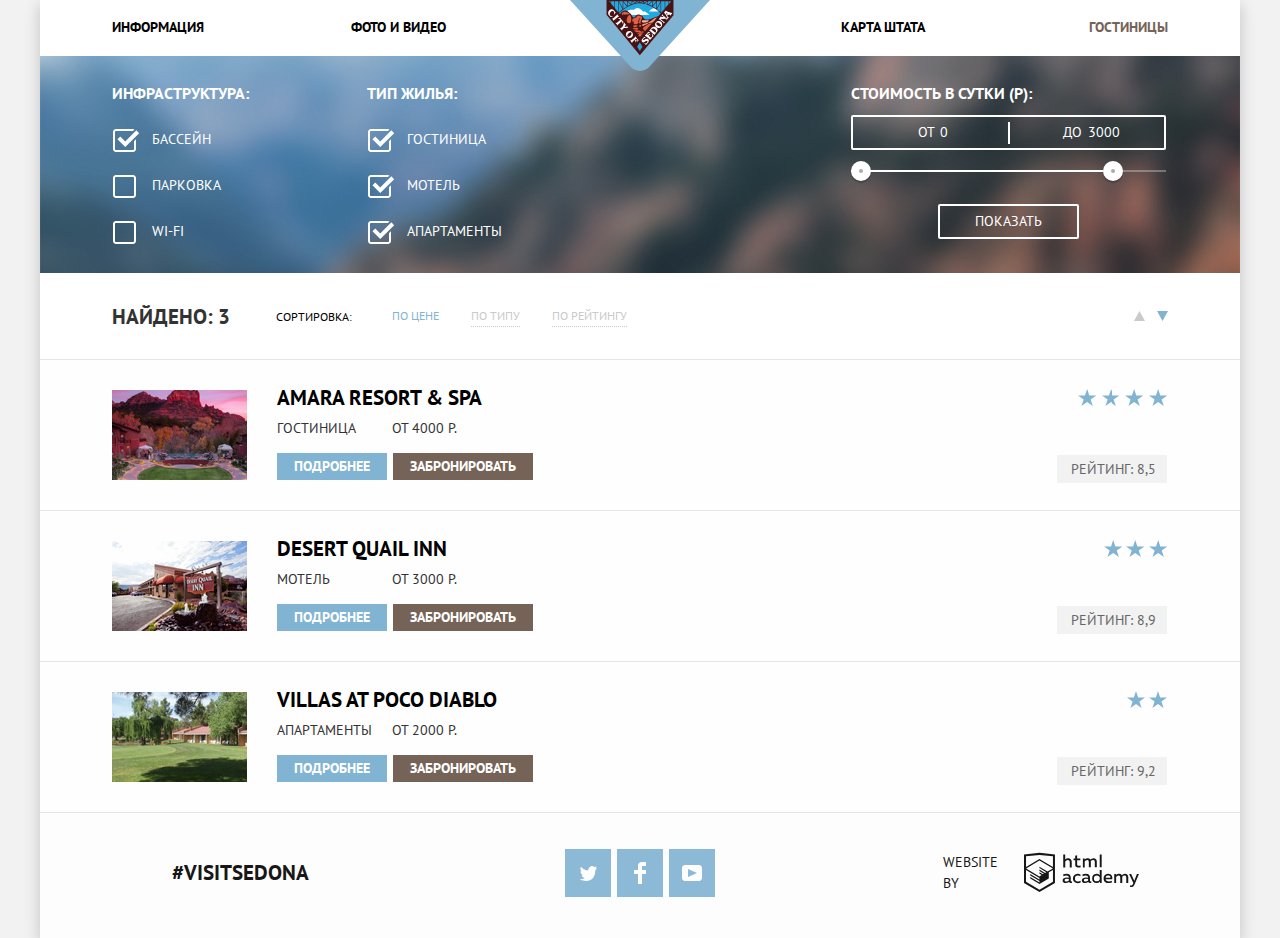
==== commit 85e541d8: "Правки по переполнению, disabled для чекбоксов и карта без js" ====
--- a/catalog.html
+++ b/catalog.html
@@ -5,18 +5,22 @@
     <title>HTML Academy: Седона</title>
     <link href="https://fonts.googleapis.com/css?family=PT+Sans:400,700&amp;subset=cyrillic" rel="stylesheet">
     <link href="css/normalize.css" rel="stylesheet">
-    <link href="css/style.css" rel="stylesheet">
+    <link href="css/style.min.css" rel="stylesheet">
   </head>
   <body>
     <div class="big-container">
       <header class="header">
         <nav class="header-nav">
-          <ul class="header-menu">
-            <li><a href="#">Информация</a></li>
-            <li><a href="#">Фото и видео</a></li>
-            <li><a href="#">Карта штата</a></li>
-            <li><a class="header-active" href="#">Гостиницы</a></li>
-          </ul>
+          <div class="header-menu">
+            <div class="menu-l-wrapper">
+              <a href="#">Информация</a>
+              <a href="#">Фото и видео</a>
+            </div>
+            <div class="menu-r-wrapper">
+              <a href="#">Карта штата</a>
+              <a class="header-active" href="#">Гостиницы</a>
+            </div>
+          </div>
           <a class="header-logo" href="index.html">
             <img src="img/logo-sedona.svg" width="140" height="72" alt="Логотип города Седона">
           </a>
--- a/css/style.min.css
+++ b/css/style.min.css
@@ -0,0 +1 @@
+@-webkit-keyframes bounce{0%{-webkit-transform:translate(-284px,200px);transform:translate(-284px,200px)}70%{-webkit-transform:translate(-284px,100px);transform:translate(-284px,100px)}90%{-webkit-transform:translate(-284px,10px);transform:translate(-284px,10px)}to{-webkit-transform:translate(-284px,0);transform:translate(-284px,0)}}@keyframes bounce{0%{-webkit-transform:translate(-284px,200px);transform:translate(-284px,200px)}70%{-webkit-transform:translate(-284px. 100px);transform:translate(-284px. 100px)}90%{-webkit-transform:translate(-284px,10px);transform:translate(-284px,10px)}to{-webkit-transform:translate(-284px,0);transform:translate(-284px,0)}}@-webkit-keyframes shake{0%,to{-webkit-transform:translateX(-284px);transform:translateX(-284px)}10%,30%,50%,70%,90%{-webkit-transform:translateX(-274px);transform:translateX(-274px)}20%,40%,60%,80%{-webkit-transform:translateX(-294px);transform:translateX(-294px)}}@keyframes shake{0%,to{-webkit-transform:translateX(-284px);transform:translateX(-284px)}10%,30%,50%,70%,90%{-webkit-transform:translateX(-274px);transform:translateX(-274px)}20%,40%,60%,80%{-webkit-transform:translateX(-294px);transform:translateX(-294px)}}body{margin:0;font-family:"PT Sans",Arial,sans-serif;font-size:14px;line-height:21px;font-weight:400;color:#333;text-transform:uppercase;background-color:#f2f2f2}a{text-decoration:none}img{max-width:100%;height:auto}.visually-hidden{position:absolute;width:1px;height:1px;margin:-1px;border:0;padding:0;clip:rect(0 0 0 0);overflow:hidden}.text-hiding{border:0;font:0/0 a;text-shadow:none;color:transparent}.big-container{width:1200px;margin:0 auto;-webkit-box-shadow:0 5px 15px rgba(0,1,1,.2);box-shadow:0 5px 15px rgba(0,1,1,.2)}.header-nav{font-size:14px;line-height:26px;color:#000;background-color:#fff;position:relative}.catalog-list,.contacts-social,.search-sructure{list-style:none}.header-menu,.menu-l-wrapper,.menu-r-wrapper{display:-webkit-box;display:-ms-flexbox;display:flex}.header-menu{padding:0;margin:0;-webkit-box-pack:justify;-ms-flex-pack:justify;justify-content:space-between;text-align:center}.header-menu a{color:#000;font-weight:700}.header-menu a:hover{color:#81b3d2}.header-menu a:active{opacity:.3}.header-menu .header-active{color:#766357}.menu-l-wrapper,.menu-r-wrapper{-ms-flex-wrap:wrap;flex-wrap:wrap;width:530px}.menu-l-wrapper a,.menu-r-wrapper a{display:block;padding:14px 72px 16px}.menu-r-wrapper:last-child{-webkit-box-pack:end;-ms-flex-pack:end;justify-content:flex-end}.menu-l-wrapper a:last-child{margin-left:3px}.menu-r-wrapper a:first-child{margin-right:20px}.header-logo{position:absolute;top:0;left:50%;margin-left:-70px;z-index:10}.advantages,.searching{text-align:center;background-color:#fff}.first-screen{background:url(../img/intro-mask.svg) no-repeat bottom center,#7293b6 url(../img/background-1.jpg) no-repeat top center}.first-screen img{display:block;margin:0 auto;padding-top:76px;padding-bottom:79px}.advantages-title{font-size:21px;line-height:26px;margin:0 auto;padding:61px 370px 28px}.advantage-common .advantages-title{padding:47px 120px 24px;line-height:21px}.advantages-num{margin:0}.advantages-desc{margin:0;padding:20px 48px 60px}.introduction{margin:0;padding-bottom:54px}.advantages-item,.feature-list{display:-webkit-box;display:-ms-flexbox;display:flex}.advantages-item{color:#fff;background-color:#81b3d2;width:1200px}.feature-list{padding:0;margin:0;-ms-flex-wrap:wrap;flex-wrap:wrap}.advantage-common,.feature-list-item{width:400px}.feature-list-item .feature-title{width:300px;margin:162px auto 0;padding-bottom:24px;position:relative}.feature-food::before,.feature-home::before,.feature-presents::before{content:"";position:absolute;left:50%;margin-left:-38px;bottom:75px;width:75px;height:72px;background-image:url(../img/icon-1.svg);background-repeat:no-repeat;background-position:0 0}.feature-food::before,.feature-presents::before{margin-left:-37px;bottom:74px;background-image:url(../img/icon-3.svg)}.feature-presents::before{margin-left:-32px;bottom:75px;width:64px;height:76px;background-image:url(../img/icon-2.svg)}.feature-list-item .feature-desc{width:285px;margin:0 auto;padding-bottom:81px}.first-advantage .advantage-picture{background:url(../img/bg-adv-1.jpg) no-repeat top right}.second-advantage .advantage-picture{background:url(../img/bg-adv-2.jpg) no-repeat top left}.advantage-picture{width:800px}.last-features{display:-webkit-box;display:-ms-flexbox;display:flex;padding:0;margin:0;-ms-flex-wrap:wrap;flex-wrap:wrap}.last-features .feature-item{width:400px}.feature-item .feature-title{margin:0;padding:47px 120px 24px;line-height:21px}.feature-item .feature-num{margin:0}.feature-item .feature-desc{margin:0;padding:20px 65px 60px}.feature-item:last-child .feature-desc{padding:20px 71px 60px}.searching{position:relative}.searching-title{font-size:30px;line-height:24px;padding-top:57px;margin:0}.searching-description{width:440px;margin:0 auto;padding-top:29px;padding-bottom:47px;line-height:24px}.last-features{background-color:#eee}.button{font:inherit;font-weight:700;text-align:center;color:#fff;vertical-align:middle;text-transform:uppercase;background-color:#81b3d2;border:0}.show-form-button{background-color:#766357;width:568px;font-size:21px;line-height:26px;padding-top:31px;padding-bottom:29px}.searching .show-form-button:hover{background-color:#604e43}.searching .show-form-button:active{background-color:#503e33;color:#928a85}.button:hover{background-color:#669ec0}.button:active{background-color:#5496bd}.search-form{-webkit-box-sizing:border-box;box-sizing:border-box;width:568px;padding:55px;position:absolute;top:100%;left:50%;-webkit-transform:translate(-50%,0);-ms-transform:translate(-50%,0);transform:translate(-50%,0);z-index:2;background-color:#fff;display:-webkit-box;display:-ms-flexbox;display:flex;-webkit-box-orient:vertical;-webkit-box-direction:normal;-ms-flex-direction:column;flex-direction:column;margin:0;-webkit-box-align:center;-ms-flex-align:center;align-items:center;-webkit-box-shadow:0 7px 15px rgba(0,1,1,.15);box-shadow:0 7px 15px rgba(0,1,1,.15);display:none}.form-show{display:block;-webkit-animation:bounce .6s;animation:bounce .6s}.form-error{-webkit-animation:shake .6s;animation:shake .6s}.search-form label{color:#000}.search-button{font-size:21px;-webkit-box-sizing:border-box;box-sizing:border-box;width:458px;padding:17px 0 20px;margin-top:54px}.search-form .search-button:active{color:#88b6d1;background-color:#5496bd}.arrival-wrapper{margin-bottom:29px}.arrival-label{font-weight:700}.arrival-wrapper input{-webkit-box-sizing:border-box;box-sizing:border-box;width:346px;padding:11px 50px 11px 14px;margin-left:14px;border:0;background-color:#f2f2f2;font-weight:700;text-transform:uppercase;position:relative}.arrival-wrapper input:hover{background-color:#ebebeb}.arrival-wrapper input:focus{background-color:#fff;border:2px solid #e5e5e5;padding:9px 50px 9px 12px}.arrival-wrapper svg{position:absolute;top:63px;left:483px;fill:#a9a9a9}.arrival-wrapper svg:hover{fill:#000}.arrival-wrapper svg:active{fill:#81b3d2}.arrival-wrapper:nth-child(2){position:relative}.arrival-wrapper:nth-child(2) svg{top:8px;left:428px}.quantity-wrapper{width:458px;display:-webkit-box;display:-ms-flexbox;display:flex;-webkit-box-pack:justify;-ms-flex-pack:justify;justify-content:space-between}.quantity-wrapper input{-webkit-box-sizing:border-box;box-sizing:border-box;width:38px;padding:11px 0;border:0;background-color:#f2f2f2;font-weight:700;text-align:center;height:38px}.quantity-wrapper input:hover{background-color:#ebebeb}.quantity-wrapper input:focus{background-color:#fff;border:2px solid #e5e5e5;padding:9px 0}.quantity-a-wrapper{display:-webkit-box;display:-ms-flexbox;display:flex;-webkit-box-align:center;-ms-flex-align:center;align-items:center}.quantity-a-wrapper .arrival-label{width:112px;text-align:left}.quantity-c-wrapper .arrival-label{width:65px;text-align:left}.minus-button,.plus-button{background-color:#f2f2f2;width:38px;height:38px;padding:0;position:relative}.minus-button::before,.plus-button::after,.plus-button::before{content:"";position:absolute;top:50%;left:50%;margin-left:-6px;margin-top:-1px;width:12px;height:3px;background-color:#a9a9a9}.minus-button:hover,.plus-button:hover{background-color:#f2f2f2}.minus-button:hover::before{background-color:#000}.minus-button:active::before{background-color:#81b3d2}.plus-button::after,.plus-button::before{width:11px}.plus-button::after{margin-left:-2px;margin-top:-5px;width:3px;height:11px}.plus-button:hover::after,.plus-button:hover::before{background-color:#000}.plus-button:active::after,.plus-button:active::before{background-color:#81b3d2}.quantity-c-wrapper{display:-webkit-box;display:-ms-flexbox;display:flex;-webkit-box-align:center;-ms-flex-align:center;align-items:center}.search-filter{background:#7293b6 url(../img/background-2.jpg) no-repeat center center;padding:27px 74px 16px 72px}.filter-form{margin:0;-webkit-box-pack:justify;-ms-flex-pack:justify;justify-content:space-between}.fieldset-wrapper,.filter-form{display:-webkit-box;display:-ms-flexbox;display:flex}.form-fields{border:0;color:#fff;margin:0;padding:0;width:150px}.form-fields:first-child{margin-right:105px}.form-fields legend{font-size:16px;font-weight:700;line-height:21px;margin-bottom:25px}.search-sructure{padding:0;margin:0}.search-sructure li{margin-bottom:25px;padding-left:40px}.search-sructure li:last-child{margin-bottom:15px}.search-sructure label{position:relative;display:block;cursor:pointer;-webkit-user-select:none;-moz-user-select:none;-ms-user-select:none;user-select:none}.filter-input-checkbox+label::before{content:"";position:absolute;width:27px;height:23px;background:url(../img/checkbox-off.svg) no-repeat center center;left:-41px;top:0}.filter-input-checkbox:disabled+label::before{content:"";position:absolute;width:27px;height:23px;background:url(../img/checkbox-off-off.svg) no-repeat center center;left:-41px;top:0}.filter-input-checkbox:checked+label::before{content:"";position:absolute;width:27px;height:23px;background:url(../img/checkbox-on.svg) no-repeat center center;left:-39px;top:0}.filter-input-checkbox:checked:disabled+label::before{content:"";position:absolute;width:27px;height:23px;background:url(../img/checkbox-on-off.svg) no-repeat center center;left:-39px;top:0}.search-cost .cost-field{width:315px;margin-right:0}.cost-field legend{margin-bottom:11px}.price-controls{height:31px;margin-bottom:20px;font-size:0;border:2px solid #fff;border-radius:2px;position:relative}.price-controls::after{content:"";position:absolute;top:50%;left:50%;-webkit-transform:translate(-50%,-50%);-ms-transform:translate(-50%,-50%);transform:translate(-50%,-50%);width:2px;height:22px;background:#fff}.price-controls label{display:inline-block;font-size:14px;line-height:28px;vertical-align:middle;cursor:pointer}.price-controls .min-price{width:90px;padding-left:65px}.price-controls .max-price{width:90px;padding-left:55px}.price-controls input{width:50px;margin:0;color:inherit;font:inherit;background:0 0;border:0}.range-controls{position:relative;margin-bottom:32px}.range-controls .scale{height:2px;background:rgba(255,255,255,.3)}.range-controls .bar{width:80%;height:2px;background:#fff}.range-toggle{position:absolute;top:-9px;width:4px;height:4px;background:#ababab;border:8px solid #fff;border-radius:50%;-webkit-box-shadow:0 2px 1px 0 rgba(0,1,1,.2);box-shadow:0 2px 1px 0 rgba(0,1,1,.2);cursor:pointer}.range-toggle:hover{background:#1c4f80}.range-toggle-min{left:0}.range-toggle-max{left:80%}.btn-transparent{display:block;margin:0 auto;padding:5px 35px;font-weight:400;background:0 0;border:2px solid #fff;border-radius:2px;cursor:pointer}.btn-transparent:hover{color:#000;background:#fff}.sorting{background-color:#fff}.sorting-head,.sorting-types{display:-webkit-box;display:-ms-flexbox;display:flex;padding:0;-webkit-box-align:center;-ms-flex-align:center;align-items:center}.sorting-head{border-bottom:1px solid #e5e5e5;min-height:86px;margin:0}.sorting-types{font-size:12px;color:#000;margin:0 0 0 14px}.sorting-title{width:150px;margin-left:72px;font-size:21px}.sorting-arrows,.sorting-names{display:-webkit-box;display:-ms-flexbox;display:flex}.sorting-names{-ms-flex-wrap:wrap;flex-wrap:wrap;width:650px;margin-left:40px}.sorting-names a{margin-right:32px;color:#cacaca;border-bottom:1px dotted}.sorting-names a:hover{color:#81b3d2}.sorting-names a:active{color:#000}.sorting-names .sorting-active{color:#81b3d2;border:0}.sorting-arrows{margin-left:92px}.sorting-arrow-up{margin-right:12px}.sorting-arrows svg{fill:#cacaca}.sorting-arrows svg:hover{fill:#231f20}.active-arrow svg,.footer-logo svg:hover,.sorting-arrows svg:active{fill:#81b3d2}.button-order{background-color:#766357;padding:4px 17px 5px}.button-details{padding:4px 17px 5px;margin-right:2px}.button-details:hover{background-color:#669ec0}.button-details:active{background-color:#5496bd;color:#87b6d1}.button-order:hover{background-color:#604e43}.button-order:active{background-color:#503e33;color:#847870}.catalog-list{background-color:#fefefe;margin:0;-webkit-box-orient:vertical;-webkit-box-direction:normal;-ms-flex-direction:column;flex-direction:column}.catalog-item,.catalog-left-wrapper,.catalog-list{display:-webkit-box;display:-ms-flexbox;display:flex;padding:0}.catalog-item{-webkit-box-pack:justify;-ms-flex-pack:justify;justify-content:space-between;border-bottom:1px solid #e5e5e5;margin:0}.catalog-left-wrapper{margin:30px 0 24px 72px}.catalog-title{font-size:21px;font-weight:700;color:#000;margin-top:-3px}.type-cost-column{display:-webkit-box;display:-ms-flexbox;display:flex}.catalog-type{width:115px}.naming-column{display:-webkit-box;display:-ms-flexbox;display:flex;padding:0;-webkit-box-orient:vertical;-webkit-box-direction:normal;-ms-flex-direction:column;flex-direction:column;-webkit-box-pack:justify;-ms-flex-pack:justify;justify-content:space-between;margin:0 0 9px;width:700px}.details-button-column{-webkit-box-sizing:border-box;box-sizing:border-box;margin-top:7px}.rating-column{margin-right:73px;display:-webkit-box;display:-ms-flexbox;display:flex;-webkit-box-orient:vertical;-webkit-box-direction:normal;-ms-flex-direction:column;flex-direction:column;-webkit-box-pack:center;-ms-flex-pack:center;justify-content:center;width:110px}.catalog-title:hover{color:#81b3d2}.catalog-title:active{color:#b2b2b2}.rating-star{-ms-flex-item-align:end;align-self:flex-end;width:89px;background:url(../img/star.svg) space center right;margin-top:5px}.rating-star-three{width:63px}.rating-star-two{width:40px}.rating-number{color:#666;background-color:#f2f2f2;margin-top:47px;margin-bottom:6px;text-align:center;padding:4px 10px 3px 13px}.catalog-image{margin-right:30px}.footer-map{display:block;margin:0 auto;background:#7293b6 url(../img/map.jpg) no-repeat center center;width:1200px;height:593px}.footer-map iframe{border:0}.footer{background-color:#fff;margin-top:-120px;opacity:.9}.catalog-footer{margin-top:0}.footer-contacts{display:-webkit-box;display:-ms-flexbox;display:flex;padding:0;margin:0;-webkit-box-pack:justify;-ms-flex-pack:justify;justify-content:space-between}.contacts-hashtag{padding:49px 256px 55px 132px;color:#000}.contacts-social,.footer-logo{display:-webkit-box;display:-ms-flexbox;display:flex;margin:0;-webkit-box-align:center;-ms-flex-align:center;align-items:center;padding:0 12px 5px 0}.footer-logo{padding:0 101px 0 210px}.footer-logo-desc{padding-right:8px;padding-bottom:5px;color:#000}.footer-logo svg{fill:#000}.footer-logo svg:active{fill:#bdbbbc}.contacts-hashtag{font-size:21px;font-weight:700}.social-button{display:-webkit-box;display:-ms-flexbox;display:flex;-webkit-box-align:center;-ms-flex-align:center;align-items:center;-webkit-box-pack:center;-ms-flex-pack:center;justify-content:center;width:46px;height:48px;background-color:#81b3d2;margin-right:6px}.social-button svg{fill:#fff}.social-button:hover{background-color:#669ec0}.social-button:active{background-color:#5496bd}.social-button svg:active{fill:#87b6d1}